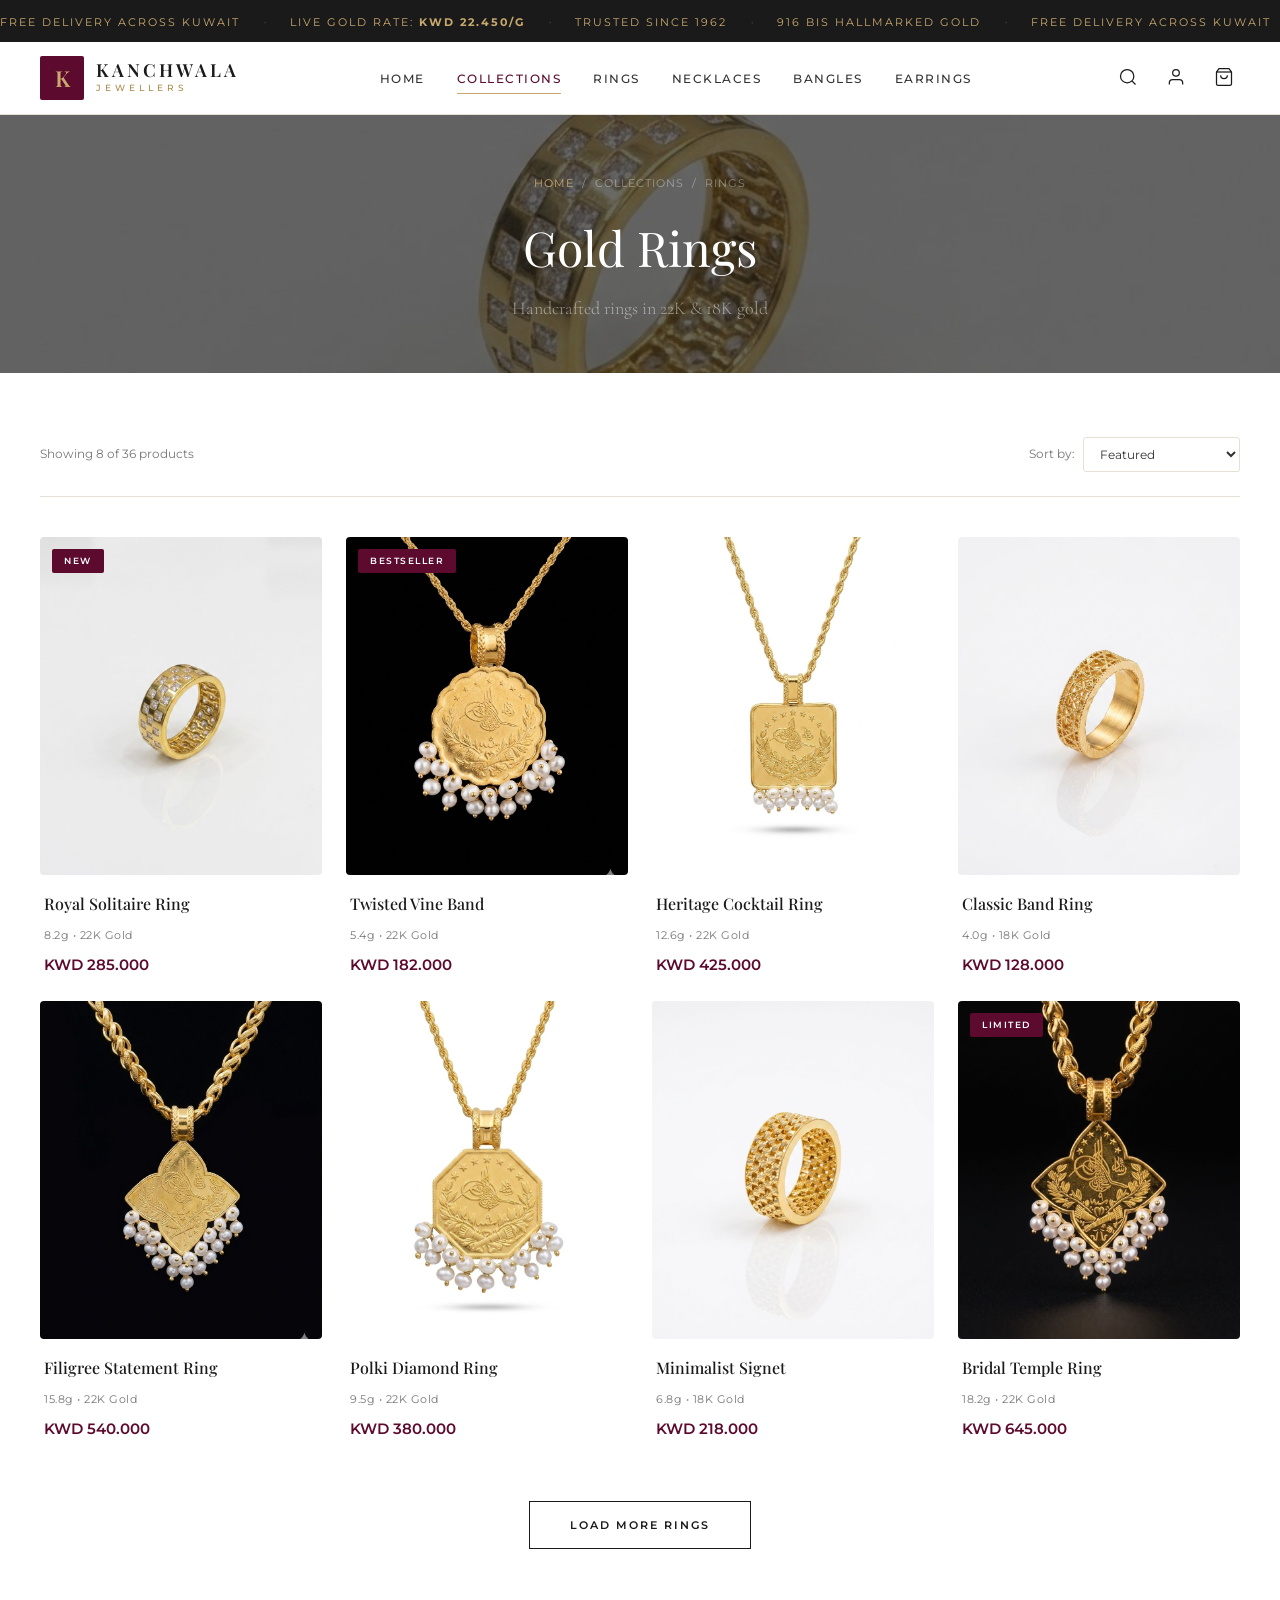
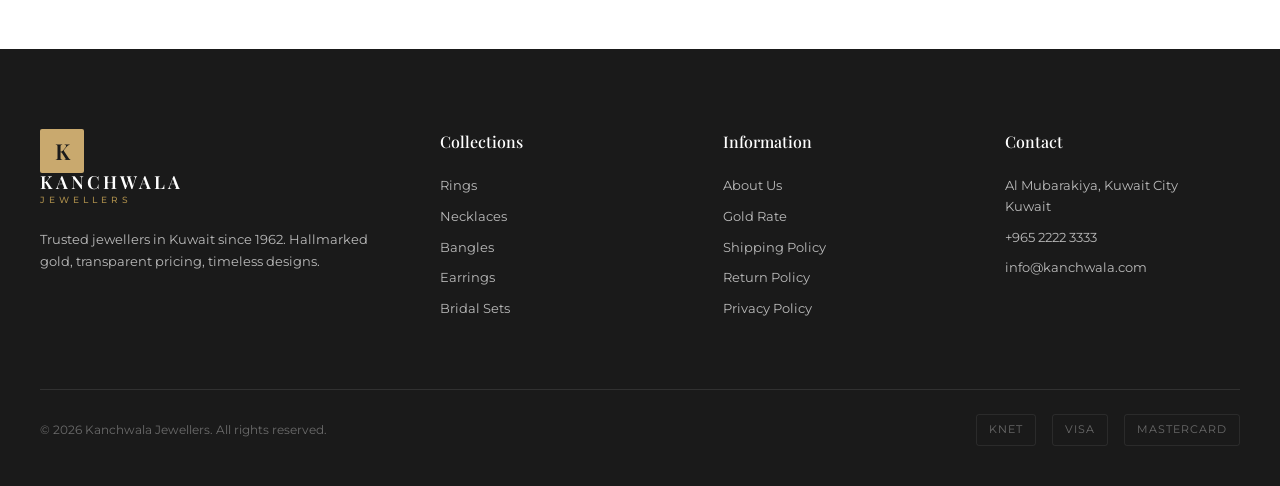
==== collection.html @ 2671627a "Initial commit: Kanchwala Jewellers luxury Shopify demo 3-page luxury jewellery website (home, colle" ====
<!DOCTYPE html>
<html lang="en" dir="ltr">
<head>
  <meta charset="UTF-8">
  <meta name="viewport" content="width=device-width, initial-scale=1.0">
  <title>Gold Rings Collection | Kanchwala Jewellers</title>
  <link rel="preconnect" href="https://fonts.googleapis.com">
  <link href="https://fonts.googleapis.com/css2?family=Playfair+Display:ital,wght@0,400;0,500;0,600;0,700;1,400&family=Cormorant+Garamond:wght@300;400;500;600&family=Montserrat:wght@300;400;500;600&display=swap" rel="stylesheet">
  <link rel="stylesheet" href="styles.css">
</head>
<body>

  <!-- Scrollable Announcement Bar -->
  <div class="announcement-bar">
    <div class="announcement-bar__track">
      <div class="announcement-bar__slide">Free Delivery Across Kuwait</div>
      <div class="announcement-bar__divider">&bull;</div>
      <div class="announcement-bar__slide">Live Gold Rate: <strong>KWD 22.450/g</strong></div>
      <div class="announcement-bar__divider">&bull;</div>
      <div class="announcement-bar__slide">Trusted Since 1962</div>
      <div class="announcement-bar__divider">&bull;</div>
      <div class="announcement-bar__slide">916 BIS Hallmarked Gold</div>
      <div class="announcement-bar__divider">&bull;</div>
      <div class="announcement-bar__slide">Free Delivery Across Kuwait</div>
      <div class="announcement-bar__divider">&bull;</div>
      <div class="announcement-bar__slide">Live Gold Rate: <strong>KWD 22.450/g</strong></div>
      <div class="announcement-bar__divider">&bull;</div>
      <div class="announcement-bar__slide">Trusted Since 1962</div>
      <div class="announcement-bar__divider">&bull;</div>
      <div class="announcement-bar__slide">916 BIS Hallmarked Gold</div>
    </div>
  </div>

  <!-- Header -->
  <header class="header">
    <div class="header__container">
      <button class="header__menu-toggle" aria-label="Menu" onclick="toggleMobileMenu()">
        <span></span><span></span><span></span>
      </button>
      <a href="index.html" class="header__logo">
        <div class="logo-mark">K</div>
        <div class="logo-text">
          <span class="logo-name">KANCHWALA</span>
          <span class="logo-tagline">JEWELLERS</span>
        </div>
      </a>
      <nav class="header__nav">
        <a href="index.html">Home</a>
        <a href="collection.html" class="active">Collections</a>
        <a href="product.html">Rings</a>
        <a href="#">Necklaces</a>
        <a href="#">Bangles</a>
        <a href="#">Earrings</a>
      </nav>
      <div class="header__actions">
        <button class="header__icon" aria-label="Search">
          <svg width="20" height="20" viewBox="0 0 24 24" fill="none" stroke="currentColor" stroke-width="1.5"><circle cx="11" cy="11" r="8"/><path d="m21 21-4.35-4.35"/></svg>
        </button>
        <button class="header__icon" aria-label="Account">
          <svg width="20" height="20" viewBox="0 0 24 24" fill="none" stroke="currentColor" stroke-width="1.5"><path d="M20 21v-2a4 4 0 0 0-4-4H8a4 4 0 0 0-4 4v2"/><circle cx="12" cy="7" r="4"/></svg>
        </button>
        <button class="header__icon header__cart-btn" aria-label="Cart" onclick="openCart()">
          <svg width="20" height="20" viewBox="0 0 24 24" fill="none" stroke="currentColor" stroke-width="1.5"><path d="M6 2 3 6v14a2 2 0 0 0 2 2h14a2 2 0 0 0 2-2V6l-3-4Z"/><path d="M3 6h18"/><path d="M16 10a4 4 0 0 1-8 0"/></svg>
          <span class="cart-count" id="cartCount">0</span>
        </button>
      </div>
    </div>
  </header>

  <!-- Mobile Menu -->
  <div class="mobile-menu" id="mobileMenu">
    <div class="mobile-menu__overlay" onclick="toggleMobileMenu()"></div>
    <div class="mobile-menu__panel">
      <button class="mobile-menu__close" onclick="toggleMobileMenu()">&times;</button>
      <nav class="mobile-menu__nav">
        <a href="index.html">Home</a>
        <a href="collection.html">Collections</a>
        <a href="product.html">Rings</a>
        <a href="#">Necklaces</a>
        <a href="#">Bangles</a>
        <a href="#">Earrings</a>
      </nav>
    </div>
  </div>

  <!-- Page Header with Background -->
  <div class="page-header">
    <div class="page-header__bg collection-bg--rings"></div>
    <div class="container">
      <div class="breadcrumb">
        <a href="index.html">Home</a> &nbsp;/&nbsp; Collections &nbsp;/&nbsp; Rings
      </div>
      <h1>Gold Rings</h1>
      <p>Handcrafted rings in 22K &amp; 18K gold</p>
    </div>
  </div>

  <!-- Collection Content -->
  <section class="section" style="padding-top: 40px;">
    <div class="container">
      <div class="collection-toolbar">
        <span class="collection-toolbar__count">Showing 8 of 36 products</span>
        <div class="collection-toolbar__sort">
          <span>Sort by:</span>
          <select>
            <option>Featured</option>
            <option>Price: Low to High</option>
            <option>Price: High to Low</option>
            <option>Gold Weight</option>
            <option>Newest</option>
          </select>
        </div>
      </div>

      <div class="products-grid">
        <a href="product.html" class="product-card">
          <div class="product-card__image product-card__image--gold-1">
            <div class="product-card__badge">New</div>
          </div>
          <div class="product-card__info">
            <h3>Royal Solitaire Ring</h3>
            <div class="product-card__meta"><span class="product-card__weight">8.2g &bull; 22K Gold</span></div>
            <div class="product-card__price">KWD 285.000</div>
          </div>
        </a>
        <a href="product.html" class="product-card">
          <div class="product-card__image product-card__image--gold-2">
            <div class="product-card__badge">Bestseller</div>
          </div>
          <div class="product-card__info">
            <h3>Twisted Vine Band</h3>
            <div class="product-card__meta"><span class="product-card__weight">5.4g &bull; 22K Gold</span></div>
            <div class="product-card__price">KWD 182.000</div>
          </div>
        </a>
        <a href="product.html" class="product-card">
          <div class="product-card__image product-card__image--gold-3"></div>
          <div class="product-card__info">
            <h3>Heritage Cocktail Ring</h3>
            <div class="product-card__meta"><span class="product-card__weight">12.6g &bull; 22K Gold</span></div>
            <div class="product-card__price">KWD 425.000</div>
          </div>
        </a>
        <a href="product.html" class="product-card">
          <div class="product-card__image product-card__image--gold-4"></div>
          <div class="product-card__info">
            <h3>Classic Band Ring</h3>
            <div class="product-card__meta"><span class="product-card__weight">4.0g &bull; 18K Gold</span></div>
            <div class="product-card__price">KWD 128.000</div>
          </div>
        </a>
        <a href="product.html" class="product-card">
          <div class="product-card__image product-card__image--gold-5"></div>
          <div class="product-card__info">
            <h3>Filigree Statement Ring</h3>
            <div class="product-card__meta"><span class="product-card__weight">15.8g &bull; 22K Gold</span></div>
            <div class="product-card__price">KWD 540.000</div>
          </div>
        </a>
        <a href="product.html" class="product-card">
          <div class="product-card__image product-card__image--gold-6"></div>
          <div class="product-card__info">
            <h3>Polki Diamond Ring</h3>
            <div class="product-card__meta"><span class="product-card__weight">9.5g &bull; 22K Gold</span></div>
            <div class="product-card__price">KWD 380.000</div>
          </div>
        </a>
        <a href="product.html" class="product-card">
          <div class="product-card__image product-card__image--gold-7"></div>
          <div class="product-card__info">
            <h3>Minimalist Signet</h3>
            <div class="product-card__meta"><span class="product-card__weight">6.8g &bull; 18K Gold</span></div>
            <div class="product-card__price">KWD 218.000</div>
          </div>
        </a>
        <a href="product.html" class="product-card">
          <div class="product-card__image product-card__image--gold-8">
            <div class="product-card__badge">Limited</div>
          </div>
          <div class="product-card__info">
            <h3>Bridal Temple Ring</h3>
            <div class="product-card__meta"><span class="product-card__weight">18.2g &bull; 22K Gold</span></div>
            <div class="product-card__price">KWD 645.000</div>
          </div>
        </a>
      </div>

      <div style="text-align: center; margin-top: 60px;">
        <button class="btn btn--outline">Load More Rings</button>
      </div>
    </div>
  </section>

  <!-- Footer -->
  <footer class="footer">
    <div class="container">
      <div class="footer__grid">
        <div class="footer__brand">
          <div class="footer__logo">
            <div class="logo-mark">K</div>
            <div class="logo-text">
              <span class="logo-name">KANCHWALA</span>
              <span class="logo-tagline">JEWELLERS</span>
            </div>
          </div>
          <p>Trusted jewellers in Kuwait since 1962. Hallmarked gold, transparent pricing, timeless designs.</p>
        </div>
        <div class="footer__links">
          <h4>Collections</h4>
          <a href="collection.html">Rings</a>
          <a href="#">Necklaces</a>
          <a href="#">Bangles</a>
          <a href="#">Earrings</a>
          <a href="#">Bridal Sets</a>
        </div>
        <div class="footer__links">
          <h4>Information</h4>
          <a href="#">About Us</a>
          <a href="#">Gold Rate</a>
          <a href="#">Shipping Policy</a>
          <a href="#">Return Policy</a>
          <a href="#">Privacy Policy</a>
        </div>
        <div class="footer__links">
          <h4>Contact</h4>
          <p>Al Mubarakiya, Kuwait City<br>Kuwait</p>
          <p>+965 2222 3333</p>
          <p>info@kanchwala.com</p>
        </div>
      </div>
      <div class="footer__bottom">
        <p>&copy; 2026 Kanchwala Jewellers. All rights reserved.</p>
        <div class="footer__payments">
          <span>KNET</span>
          <span>Visa</span>
          <span>Mastercard</span>
        </div>
      </div>
    </div>
  </footer>

  <!-- Cart Drawer -->
  <div class="cart-drawer" id="cartDrawer">
    <div class="cart-drawer__overlay" onclick="closeCart()"></div>
    <div class="cart-drawer__panel">
      <div class="cart-drawer__header">
        <h3>Shopping Bag</h3>
        <button onclick="closeCart()" class="cart-drawer__close">&times;</button>
      </div>
      <div class="cart-drawer__items" id="cartItems"></div>
      <div class="cart-drawer__footer" id="cartFooter" style="display:none;">
        <div class="cart-drawer__totals">
          <div class="cart-drawer__total-row">
            <span>Subtotal</span>
            <span id="cartSubtotal">KWD 0.000</span>
          </div>
          <div class="cart-drawer__total-row cart-drawer__total-row--grand">
            <span>Total</span>
            <span id="cartTotal">KWD 0.000</span>
          </div>
        </div>
        <div class="civil-id-section">
          <div class="civil-id-section__header">
            <svg width="16" height="16" viewBox="0 0 24 24" fill="none" stroke="currentColor" stroke-width="2"><path d="M12 22s8-4 8-10V5l-8-3-8 3v7c0 6 8 10 8 10z"/></svg>
            <span>Civil ID Required for Checkout</span>
          </div>
          <p class="civil-id-section__note">Kuwait law requires valid Civil ID for gold purchases.</p>
          <div class="civil-id-form">
            <div class="form-group">
              <label for="civilIdName">Full Name (as on Civil ID) *</label>
              <input type="text" id="civilIdName" placeholder="Enter full name" required>
            </div>
            <div class="form-group">
              <label for="civilIdNumber">Civil ID Number *</label>
              <input type="text" id="civilIdNumber" placeholder="e.g. 281234567890" maxlength="12" required>
            </div>
            <div class="form-group">
              <label for="civilIdPhone">Phone Number *</label>
              <input type="tel" id="civilIdPhone" placeholder="+965 XXXX XXXX" required>
            </div>
            <div class="form-group">
              <label>Civil ID Image (Front &amp; Back) *</label>
              <div class="civil-id-upload" id="civilIdUpload">
                <input type="file" id="civilIdFile" accept="image/*" multiple onchange="handleCivilIdUpload(this)">
                <div class="civil-id-upload__placeholder" id="civilIdPlaceholder">
                  <svg width="28" height="28" viewBox="0 0 24 24" fill="none" stroke="currentColor" stroke-width="1.5"><rect x="3" y="3" width="18" height="18" rx="2"/><circle cx="8.5" cy="8.5" r="1.5"/><path d="m21 15-5-5L5 21"/></svg>
                  <span>Tap to upload Civil ID images</span>
                  <small>Front &amp; back required &bull; JPG, PNG</small>
                </div>
                <div class="civil-id-upload__preview" id="civilIdPreview" style="display:none;"></div>
              </div>
            </div>
            <div class="form-group form-group--checkbox">
              <label class="checkbox-label">
                <input type="checkbox" id="civilIdConsent">
                <span class="checkbox-custom"></span>
                <span class="checkbox-text">I consent to share my Civil ID details with Kanchwala Jewellers for order verification purposes as required by Kuwait law. My data will be handled per the <a href="#" style="color:var(--color-gold-dark);text-decoration:underline;">Privacy Policy</a>.</span>
              </label>
            </div>
          </div>
        </div>
        <button class="btn btn--primary btn--full" id="checkoutBtn" onclick="handleCheckout()">Proceed to Checkout</button>
        <p class="cart-drawer__secure">
          <svg width="12" height="12" viewBox="0 0 24 24" fill="none" stroke="currentColor" stroke-width="2"><rect x="3" y="11" width="18" height="11" rx="2" ry="2"/><path d="M7 11V7a5 5 0 0 1 10 0v4"/></svg>
          Secure checkout &bull; SSL encrypted
        </p>
      </div>
      <div class="cart-drawer__empty" id="cartEmpty">
        <svg width="48" height="48" viewBox="0 0 24 24" fill="none" stroke="#C9A96E" stroke-width="1"><path d="M6 2 3 6v14a2 2 0 0 0 2 2h14a2 2 0 0 0 2-2V6l-3-4Z"/><path d="M3 6h18"/><path d="M16 10a4 4 0 0 1-8 0"/></svg>
        <p>Your bag is empty</p>
        <a href="collection.html" class="btn btn--outline btn--sm">Browse Collections</a>
      </div>
    </div>
  </div>

  <script src="cart.js"></script>
</body>
</html>
---- styles.css ----
/* ========================================
   KANCHWALA JEWELLERS — Luxury Theme
   Inspired by Shopify Strass Theme
   ======================================== */

:root {
  --color-burgundy: #5C0A2E;
  --color-burgundy-light: #8B1A3A;
  --color-gold: #C9A96E;
  --color-gold-light: #D4B87C;
  --color-gold-dark: #A88B4A;
  --color-ivory: #FAF6F0;
  --color-cream: #F5EDE0;
  --color-charcoal: #1A1A1A;
  --color-dark: #111111;
  --color-text: #333333;
  --color-text-light: #777777;
  --color-border: #E8E0D4;
  --color-white: #FFFFFF;

  --font-heading: 'Playfair Display', Georgia, serif;
  --font-accent: 'Cormorant Garamond', Georgia, serif;
  --font-body: 'Montserrat', -apple-system, sans-serif;

  --header-height: 72px;
  --container-width: 1280px;
  --section-spacing: 100px;

  --ease-luxury: cubic-bezier(0.25, 0.1, 0.25, 1);
}

*, *::before, *::after {
  margin: 0;
  padding: 0;
  box-sizing: border-box;
}

html {
  scroll-behavior: smooth;
  -webkit-font-smoothing: antialiased;
}

body {
  font-family: var(--font-body);
  font-size: 14px;
  color: var(--color-text);
  background: var(--color-white);
  line-height: 1.6;
  overflow-x: hidden;
}

a {
  color: inherit;
  text-decoration: none;
}

img {
  max-width: 100%;
  display: block;
}

.container {
  max-width: var(--container-width);
  margin: 0 auto;
  padding: 0 40px;
}

/* ========================================
   SCROLLING ANNOUNCEMENT BAR
   ======================================== */
.announcement-bar {
  background: var(--color-charcoal);
  color: var(--color-gold);
  overflow: hidden;
  white-space: nowrap;
  padding: 10px 0;
}

.announcement-bar__track {
  display: inline-flex;
  align-items: center;
  gap: 24px;
  animation: marquee 30s linear infinite;
  will-change: transform;
}

.announcement-bar__slide {
  font-size: 11px;
  letter-spacing: 2px;
  text-transform: uppercase;
  font-weight: 400;
  flex-shrink: 0;
}

.announcement-bar__divider {
  font-size: 8px;
  opacity: 0.4;
  flex-shrink: 0;
}

@keyframes marquee {
  0% { transform: translateX(0); }
  100% { transform: translateX(-50%); }
}

.announcement-bar:hover .announcement-bar__track {
  animation-play-state: paused;
}

/* ========================================
   HEADER
   ======================================== */
.header {
  position: sticky;
  top: 0;
  z-index: 100;
  background: var(--color-white);
  border-bottom: 1px solid var(--color-border);
  transition: box-shadow 0.3s var(--ease-luxury);
}

.header.scrolled {
  box-shadow: 0 2px 20px rgba(0,0,0,0.06);
}

.header__container {
  max-width: var(--container-width);
  margin: 0 auto;
  padding: 0 40px;
  display: flex;
  align-items: center;
  justify-content: space-between;
  height: var(--header-height);
}

.header__menu-toggle {
  display: none;
  background: none;
  border: none;
  cursor: pointer;
  padding: 8px;
  flex-direction: column;
  gap: 5px;
}

.header__menu-toggle span {
  display: block;
  width: 20px;
  height: 1.5px;
  background: var(--color-charcoal);
  transition: 0.3s;
}

.header__logo {
  display: flex;
  align-items: center;
  gap: 12px;
}

.logo-mark {
  width: 44px;
  height: 44px;
  background: var(--color-burgundy);
  color: var(--color-gold);
  display: flex;
  align-items: center;
  justify-content: center;
  font-family: var(--font-heading);
  font-size: 22px;
  font-weight: 600;
  border-radius: 2px;
}

.logo-text {
  display: flex;
  flex-direction: column;
}

.logo-name {
  font-family: var(--font-heading);
  font-size: 18px;
  font-weight: 600;
  letter-spacing: 3px;
  color: var(--color-charcoal);
  line-height: 1.1;
}

.logo-tagline {
  font-family: var(--font-body);
  font-size: 9px;
  letter-spacing: 4px;
  color: var(--color-gold-dark);
  text-transform: uppercase;
  font-weight: 500;
}

.header__nav {
  display: flex;
  gap: 32px;
}

.header__nav a {
  font-size: 12px;
  letter-spacing: 1.5px;
  text-transform: uppercase;
  font-weight: 500;
  color: var(--color-text);
  position: relative;
  padding: 4px 0;
  transition: color 0.3s;
}

.header__nav a::after {
  content: '';
  position: absolute;
  bottom: -2px;
  left: 0;
  width: 0;
  height: 1px;
  background: var(--color-gold);
  transition: width 0.4s var(--ease-luxury);
}

.header__nav a:hover,
.header__nav a.active {
  color: var(--color-burgundy);
}

.header__nav a:hover::after,
.header__nav a.active::after {
  width: 100%;
}

.header__actions {
  display: flex;
  align-items: center;
  gap: 16px;
}

.header__icon {
  background: none;
  border: none;
  cursor: pointer;
  color: var(--color-charcoal);
  padding: 6px;
  position: relative;
  transition: color 0.3s;
}

.header__icon:hover {
  color: var(--color-burgundy);
}

.cart-count {
  position: absolute;
  top: -2px;
  right: -4px;
  background: var(--color-burgundy);
  color: var(--color-white);
  font-size: 9px;
  font-weight: 600;
  width: 18px;
  height: 18px;
  border-radius: 50%;
  display: flex;
  align-items: center;
  justify-content: center;
}

/* ========================================
   MOBILE MENU
   ======================================== */
.mobile-menu {
  position: fixed;
  top: 0;
  left: 0;
  width: 100%;
  height: 100%;
  z-index: 200;
  visibility: hidden;
}

.mobile-menu.active {
  visibility: visible;
}

.mobile-menu__overlay {
  position: absolute;
  inset: 0;
  background: rgba(0,0,0,0.5);
  opacity: 0;
  transition: opacity 0.4s;
}

.mobile-menu.active .mobile-menu__overlay {
  opacity: 1;
}

.mobile-menu__panel {
  position: absolute;
  left: 0;
  top: 0;
  width: 320px;
  height: 100%;
  background: var(--color-white);
  transform: translateX(-100%);
  transition: transform 0.4s var(--ease-luxury);
  padding: 32px;
}

.mobile-menu.active .mobile-menu__panel {
  transform: translateX(0);
}

.mobile-menu__close {
  position: absolute;
  top: 20px;
  right: 20px;
  background: none;
  border: none;
  font-size: 28px;
  cursor: pointer;
  color: var(--color-text);
}

.mobile-menu__nav {
  display: flex;
  flex-direction: column;
  gap: 24px;
  margin-top: 60px;
}

.mobile-menu__nav a {
  font-family: var(--font-heading);
  font-size: 22px;
  color: var(--color-charcoal);
  transition: color 0.3s;
}

.mobile-menu__nav a:hover {
  color: var(--color-burgundy);
}

/* ========================================
   BUTTONS
   ======================================== */
.btn {
  display: inline-flex;
  align-items: center;
  justify-content: center;
  padding: 16px 40px;
  font-family: var(--font-body);
  font-size: 11px;
  font-weight: 600;
  letter-spacing: 2px;
  text-transform: uppercase;
  border: none;
  cursor: pointer;
  transition: all 0.4s var(--ease-luxury);
  text-decoration: none;
}

.btn--primary {
  background: var(--color-burgundy);
  color: var(--color-white);
}

.btn--primary:hover {
  background: var(--color-charcoal);
}

.btn--outline {
  background: transparent;
  color: var(--color-charcoal);
  border: 1px solid var(--color-charcoal);
}

.btn--outline:hover {
  background: var(--color-charcoal);
  color: var(--color-white);
}

.btn--sm {
  padding: 12px 28px;
  font-size: 10px;
}

.btn--full {
  width: 100%;
}

/* ========================================
   HERO SECTION
   ======================================== */
.hero {
  position: relative;
  height: 90vh;
  min-height: 600px;
  display: flex;
  align-items: center;
  justify-content: center;
  overflow: hidden;
}

.hero__bg {
  position: absolute;
  inset: 0;
  background: linear-gradient(135deg, #1A1A1A 0%, #5C0A2E 40%, #3A1A2E 70%, #1A1A1A 100%);
}

.hero__gradient {
  position: absolute;
  inset: 0;
  background: url('images/pendant-4-white.jpeg') center/cover;
  opacity: 0.3;
}

.hero__content {
  position: relative;
  z-index: 2;
  text-align: center;
  padding: 0 20px;
}

.hero__label {
  display: inline-block;
  font-size: 11px;
  letter-spacing: 4px;
  text-transform: uppercase;
  color: var(--color-gold);
  margin-bottom: 24px;
  font-weight: 500;
}

.hero__title {
  font-family: var(--font-heading);
  font-size: clamp(40px, 6vw, 72px);
  font-weight: 400;
  color: var(--color-white);
  line-height: 1.15;
  margin-bottom: 20px;
}

.hero__subtitle {
  font-family: var(--font-accent);
  font-size: clamp(16px, 2vw, 20px);
  color: rgba(255,255,255,0.7);
  font-weight: 300;
  max-width: 560px;
  margin: 0 auto 40px;
  line-height: 1.6;
}

.hero__actions {
  display: flex;
  gap: 16px;
  justify-content: center;
  flex-wrap: wrap;
}

.hero__actions .btn--outline {
  color: var(--color-white);
  border-color: rgba(255,255,255,0.4);
}

.hero__actions .btn--outline:hover {
  background: var(--color-white);
  color: var(--color-charcoal);
  border-color: var(--color-white);
}

.hero__scroll-indicator {
  position: absolute;
  bottom: 40px;
  left: 50%;
  transform: translateX(-50%);
  display: flex;
  flex-direction: column;
  align-items: center;
  gap: 8px;
  z-index: 2;
}

.hero__scroll-indicator span {
  font-size: 10px;
  letter-spacing: 2px;
  text-transform: uppercase;
  color: rgba(255,255,255,0.5);
}

.hero__scroll-line {
  width: 1px;
  height: 40px;
  background: linear-gradient(to bottom, var(--color-gold), transparent);
  animation: scrollPulse 2s ease-in-out infinite;
}

@keyframes scrollPulse {
  0%, 100% { opacity: 0.3; }
  50% { opacity: 1; }
}

/* ========================================
   TRUST BAR
   ======================================== */
.trust-bar {
  background: var(--color-ivory);
  padding: 32px 0;
  border-bottom: 1px solid var(--color-border);
}

.trust-bar__grid {
  display: grid;
  grid-template-columns: repeat(4, 1fr);
  gap: 24px;
}

.trust-item {
  display: flex;
  align-items: center;
  gap: 14px;
}

.trust-item__icon {
  color: var(--color-gold);
  flex-shrink: 0;
}

.trust-item strong {
  display: block;
  font-size: 13px;
  font-weight: 600;
  color: var(--color-charcoal);
}

.trust-item span {
  font-size: 11px;
  color: var(--color-text-light);
}

/* ========================================
   SECTIONS
   ======================================== */
.section {
  padding: var(--section-spacing) 0;
}

.section__header {
  text-align: center;
  margin-bottom: 60px;
}

.section__label {
  display: inline-block;
  font-size: 11px;
  letter-spacing: 3px;
  text-transform: uppercase;
  color: var(--color-gold);
  font-weight: 500;
  margin-bottom: 12px;
}

.section__title {
  font-family: var(--font-heading);
  font-size: clamp(28px, 4vw, 42px);
  font-weight: 400;
  color: var(--color-charcoal);
  margin-bottom: 12px;
}

.section__desc {
  font-family: var(--font-accent);
  font-size: 18px;
  color: var(--color-text-light);
  font-weight: 300;
}

/* ========================================
   COLLECTIONS GRID
   ======================================== */
.collections-grid {
  display: grid;
  grid-template-columns: repeat(4, 1fr);
  grid-template-rows: auto auto;
  gap: 16px;
}

.collection-card {
  position: relative;
  overflow: hidden;
  border-radius: 4px;
}

.collection-card--large {
  grid-column: 1 / 3;
  grid-row: 1 / 3;
}

.collection-card__image {
  position: relative;
  width: 100%;
  height: 100%;
  min-height: 280px;
  overflow: hidden;
}

.collection-card--large .collection-card__image {
  min-height: 580px;
}

/* Collection Background Gradients */
.collection-bg--bridal {
  background: url('images/pendant-1-black.jpeg') center/cover !important;
}
.collection-bg--rings {
  background: url('images/ring-1.jpeg') center/cover !important;
}
.collection-bg--necklaces {
  background: url('images/pendant-3-white.jpeg') center/cover !important;
}
.collection-bg--bangles {
  background: url('images/bangle-1.jpeg') center/cover !important;
}
.collection-bg--earrings {
  background: url('images/pendant-6-white.jpeg') center/cover !important;
}

.collection-card__overlay {
  position: absolute;
  inset: 0;
  background: linear-gradient(to top, rgba(0,0,0,0.75) 0%, rgba(0,0,0,0.1) 60%);
  z-index: 1;
}

.collection-card__content {
  position: absolute;
  bottom: 0;
  left: 0;
  right: 0;
  padding: 28px;
  color: var(--color-white);
  z-index: 2;
}

.collection-card__count {
  font-size: 10px;
  letter-spacing: 2px;
  text-transform: uppercase;
  opacity: 0.7;
  margin-bottom: 8px;
  display: block;
}

.collection-card__content h3 {
  font-family: var(--font-heading);
  font-size: 22px;
  font-weight: 500;
  margin-bottom: 4px;
}

.collection-card--large .collection-card__content h3 {
  font-size: 32px;
}

.collection-card__content p {
  font-size: 13px;
  opacity: 0.8;
  margin-bottom: 12px;
}

.collection-card__link {
  font-size: 11px;
  letter-spacing: 2px;
  text-transform: uppercase;
  color: var(--color-gold);
  transition: letter-spacing 0.3s;
}

.collection-card:hover .collection-card__link {
  letter-spacing: 4px;
}

/* ========================================
   PRODUCT CARD PLACEHOLDER IMAGES
   ======================================== */
.product-card__image--gold-1 {
  background: url('images/ring-1.jpeg') center/cover !important;
}
.product-card__image--gold-2 {
  background: url('images/pendant-1-black.jpeg') center/cover !important;
}
.product-card__image--gold-3 {
  background: url('images/pendant-3-white.jpeg') center/cover !important;
}
.product-card__image--gold-4 {
  background: url('images/ring-2.jpeg') center/cover !important;
}
.product-card__image--gold-5 {
  background: url('images/pendant-5-black.jpeg') center/cover !important;
}
.product-card__image--gold-6 {
  background: url('images/pendant-6-white.jpeg') center/cover !important;
}
.product-card__image--gold-7 {
  background: url('images/ring-3.jpeg') center/cover !important;
}
.product-card__image--gold-8 {
  background: url('images/pendant-2-black.jpeg') center/cover !important;
}

/* ========================================
   PRODUCTS GRID
   ======================================== */
.products-grid {
  display: grid;
  grid-template-columns: repeat(4, 1fr);
  gap: 24px;
}

.product-card {
  display: block;
  transition: transform 0.4s var(--ease-luxury);
}

.product-card:hover {
  transform: translateY(-4px);
}

.product-card__image {
  position: relative;
  padding-bottom: 120%;
  border-radius: 4px;
  overflow: hidden;
  margin-bottom: 16px;
}

.product-card__badge {
  position: absolute;
  top: 12px;
  left: 12px;
  background: var(--color-burgundy);
  color: var(--color-white);
  font-size: 9px;
  letter-spacing: 1.5px;
  text-transform: uppercase;
  padding: 5px 12px;
  border-radius: 2px;
  font-weight: 600;
  z-index: 2;
}

.product-card__info {
  padding: 0 4px;
}

.product-card__info h3 {
  font-family: var(--font-heading);
  font-size: 16px;
  font-weight: 500;
  color: var(--color-charcoal);
  margin-bottom: 6px;
}

.product-card__meta {
  margin-bottom: 8px;
}

.product-card__weight {
  font-size: 11px;
  color: var(--color-text-light);
  letter-spacing: 0.5px;
}

.product-card__price {
  font-size: 15px;
  font-weight: 600;
  color: var(--color-burgundy);
}

/* ========================================
   GOLD RATE SECTION
   ======================================== */
.gold-rate-section {
  padding: 60px 0;
  background: var(--color-ivory);
}

.gold-rate-card {
  display: flex;
  align-items: center;
  justify-content: space-between;
  background: var(--color-charcoal);
  padding: 48px 56px;
  border-radius: 4px;
  color: var(--color-white);
}

.gold-rate-card__label {
  font-size: 11px;
  letter-spacing: 3px;
  text-transform: uppercase;
  color: var(--color-gold);
  display: block;
  margin-bottom: 8px;
}

.gold-rate-card__price {
  font-family: var(--font-heading);
  font-size: 36px;
  font-weight: 500;
  margin-bottom: 4px;
}

.gold-rate-card__price small {
  font-size: 16px;
  opacity: 0.6;
  font-weight: 300;
}

.gold-rate-card__update {
  font-size: 11px;
  opacity: 0.5;
}

.gold-rate-card__right {
  text-align: right;
}

.gold-rate-card__right p {
  font-size: 14px;
  opacity: 0.8;
  margin-bottom: 16px;
  line-height: 1.6;
}

/* ========================================
   STORY SECTION
   ======================================== */
.story-grid {
  display: grid;
  grid-template-columns: 1fr 1fr;
  gap: 80px;
  align-items: center;
}

.story-image {
  height: 500px;
  border-radius: 4px;
  overflow: hidden;
}

.story-bg {
  background: url('images/pendant-7-black.jpeg') center/cover;
}

.story-content p {
  font-size: 15px;
  line-height: 1.8;
  color: var(--color-text);
  margin-bottom: 20px;
}

.story-content .btn {
  margin-top: 12px;
}

/* ========================================
   FOOTER
   ======================================== */
.footer {
  background: var(--color-charcoal);
  color: rgba(255,255,255,0.7);
  padding: 80px 0 40px;
}

.footer__grid {
  display: grid;
  grid-template-columns: 1.5fr 1fr 1fr 1fr;
  gap: 48px;
  margin-bottom: 60px;
}

.footer__logo {
  margin-bottom: 20px;
}

.footer__logo .logo-mark {
  background: var(--color-gold);
  color: var(--color-charcoal);
}

.footer__logo .logo-name {
  color: var(--color-white);
}

.footer__brand p {
  font-size: 13px;
  line-height: 1.7;
}

.footer__links h4 {
  color: var(--color-white);
  font-family: var(--font-heading);
  font-size: 16px;
  font-weight: 500;
  margin-bottom: 20px;
}

.footer__links a,
.footer__links p {
  display: block;
  font-size: 13px;
  margin-bottom: 10px;
  transition: color 0.3s;
  line-height: 1.6;
}

.footer__links a:hover {
  color: var(--color-gold);
}

.footer__bottom {
  border-top: 1px solid rgba(255,255,255,0.1);
  padding-top: 24px;
  display: flex;
  justify-content: space-between;
  align-items: center;
}

.footer__bottom p {
  font-size: 12px;
  opacity: 0.5;
}

.footer__payments {
  display: flex;
  gap: 16px;
}

.footer__payments span {
  font-size: 11px;
  letter-spacing: 1px;
  text-transform: uppercase;
  opacity: 0.5;
  padding: 6px 12px;
  border: 1px solid rgba(255,255,255,0.15);
  border-radius: 3px;
}

/* ========================================
   CART DRAWER
   ======================================== */
.cart-drawer {
  position: fixed;
  top: 0;
  right: 0;
  width: 100%;
  height: 100%;
  z-index: 300;
  visibility: hidden;
  pointer-events: none;
}

.cart-drawer.active {
  visibility: visible;
  pointer-events: auto;
}

.cart-drawer__overlay {
  position: absolute;
  inset: 0;
  background: rgba(0,0,0,0.5);
  opacity: 0;
  transition: opacity 0.4s;
}

.cart-drawer.active .cart-drawer__overlay {
  opacity: 1;
}

.cart-drawer__panel {
  position: absolute;
  top: 0;
  right: 0;
  width: 440px;
  max-width: 92vw;
  height: 100%;
  background: var(--color-white);
  transform: translateX(100%);
  transition: transform 0.4s var(--ease-luxury);
  display: flex;
  flex-direction: column;
}

.cart-drawer.active .cart-drawer__panel {
  transform: translateX(0);
}

.cart-drawer__header {
  display: flex;
  align-items: center;
  justify-content: space-between;
  padding: 24px 28px;
  border-bottom: 1px solid var(--color-border);
  flex-shrink: 0;
}

.cart-drawer__header h3 {
  font-family: var(--font-heading);
  font-size: 20px;
  font-weight: 500;
}

.cart-drawer__close {
  background: none;
  border: none;
  font-size: 28px;
  cursor: pointer;
  color: var(--color-text);
  padding: 4px;
  line-height: 1;
}

.cart-drawer__items {
  flex: 1;
  overflow-y: auto;
  padding: 20px 28px;
}

.cart-drawer__empty {
  flex: 1;
  display: flex;
  flex-direction: column;
  align-items: center;
  justify-content: center;
  gap: 16px;
  padding: 40px;
  text-align: center;
}

.cart-drawer__empty p {
  font-family: var(--font-accent);
  font-size: 18px;
  color: var(--color-text-light);
}

/* Cart Item */
.cart-item {
  display: flex;
  gap: 16px;
  padding: 20px 0;
  border-bottom: 1px solid var(--color-border);
}

.cart-item__image {
  width: 80px;
  height: 100px;
  border-radius: 3px;
  flex-shrink: 0;
  display: flex;
  align-items: center;
  justify-content: center;
}

.cart-item__details {
  flex: 1;
}

.cart-item__name {
  font-family: var(--font-heading);
  font-size: 15px;
  font-weight: 500;
  margin-bottom: 4px;
}

.cart-item__meta {
  font-size: 11px;
  color: var(--color-text-light);
  margin-bottom: 8px;
}

.cart-item__pricing {
  font-size: 11px;
  color: var(--color-text-light);
  line-height: 1.8;
}

.cart-item__pricing strong {
  color: var(--color-burgundy);
  font-size: 14px;
}

.cart-item__remove {
  background: none;
  border: none;
  font-size: 11px;
  color: var(--color-text-light);
  cursor: pointer;
  text-decoration: underline;
  margin-top: 8px;
  padding: 0;
  font-family: var(--font-body);
}

.cart-item__remove:hover {
  color: var(--color-burgundy);
}

/* Cart Footer */
.cart-drawer__footer {
  padding: 24px 28px;
  border-top: 1px solid var(--color-border);
  background: var(--color-ivory);
  overflow-y: auto;
  max-height: 75vh;
}

.cart-drawer__totals {
  margin-bottom: 24px;
}

.cart-drawer__total-row {
  display: flex;
  justify-content: space-between;
  font-size: 13px;
  margin-bottom: 8px;
}

.cart-drawer__total-row--grand {
  font-size: 16px;
  font-weight: 600;
  color: var(--color-charcoal);
  padding-top: 12px;
  border-top: 1px solid var(--color-border);
  margin-top: 8px;
}

/* Civil ID Section */
.civil-id-section {
  background: var(--color-white);
  border: 1px solid var(--color-border);
  border-radius: 4px;
  padding: 20px;
  margin-bottom: 20px;
}

.civil-id-section__header {
  display: flex;
  align-items: center;
  gap: 8px;
  font-size: 12px;
  font-weight: 600;
  letter-spacing: 0.5px;
  text-transform: uppercase;
  color: var(--color-burgundy);
  margin-bottom: 8px;
}

.civil-id-section__note {
  font-size: 11px;
  color: var(--color-text-light);
  margin-bottom: 16px;
  line-height: 1.5;
}

.civil-id-form {
  display: flex;
  flex-direction: column;
  gap: 12px;
}

.form-group label {
  display: block;
  font-size: 11px;
  font-weight: 600;
  letter-spacing: 0.5px;
  color: var(--color-text);
  margin-bottom: 6px;
  text-transform: uppercase;
}

.form-group input[type="text"],
.form-group input[type="tel"] {
  width: 100%;
  padding: 12px 14px;
  border: 1px solid var(--color-border);
  border-radius: 3px;
  font-family: var(--font-body);
  font-size: 13px;
  color: var(--color-charcoal);
  transition: border-color 0.3s;
  background: var(--color-white);
}

.form-group input:focus {
  outline: none;
  border-color: var(--color-gold);
}

.form-group input.error {
  border-color: #c0392b;
}

/* Civil ID Image Upload */
.civil-id-upload {
  position: relative;
  border: 2px dashed var(--color-border);
  border-radius: 4px;
  cursor: pointer;
  transition: border-color 0.3s;
  overflow: hidden;
}

.civil-id-upload:hover {
  border-color: var(--color-gold);
}

.civil-id-upload.error {
  border-color: #c0392b;
}

.civil-id-upload input[type="file"] {
  position: absolute;
  inset: 0;
  opacity: 0;
  cursor: pointer;
  z-index: 2;
  width: 100%;
  height: 100%;
}

.civil-id-upload__placeholder {
  display: flex;
  flex-direction: column;
  align-items: center;
  justify-content: center;
  padding: 24px 16px;
  gap: 8px;
  color: var(--color-text-light);
}

.civil-id-upload__placeholder span {
  font-size: 12px;
  font-weight: 500;
  text-transform: none;
}

.civil-id-upload__placeholder small {
  font-size: 10px;
  opacity: 0.6;
}

.civil-id-upload__preview {
  display: flex;
  gap: 8px;
  padding: 12px;
  flex-wrap: wrap;
}

.civil-id-upload__preview img {
  width: 80px;
  height: 56px;
  object-fit: cover;
  border-radius: 3px;
  border: 1px solid var(--color-border);
}

.civil-id-upload__preview .upload-change {
  display: flex;
  align-items: center;
  font-size: 10px;
  color: var(--color-gold-dark);
  text-decoration: underline;
  cursor: pointer;
}

/* Consent Checkbox */
.form-group--checkbox {
  margin-top: 4px;
}

.form-group--checkbox label.checkbox-label {
  text-transform: none;
  font-weight: 400;
}

.checkbox-label {
  display: flex;
  align-items: flex-start;
  gap: 10px;
  cursor: pointer;
  font-size: 11px;
  line-height: 1.5;
  color: var(--color-text);
}

.checkbox-label input[type="checkbox"] {
  display: none;
}

.checkbox-custom {
  width: 18px;
  height: 18px;
  min-width: 18px;
  border: 1.5px solid var(--color-border);
  border-radius: 3px;
  display: flex;
  align-items: center;
  justify-content: center;
  transition: all 0.2s;
  margin-top: 1px;
}

.checkbox-label input:checked + .checkbox-custom {
  background: var(--color-burgundy);
  border-color: var(--color-burgundy);
}

.checkbox-label input:checked + .checkbox-custom::after {
  content: '';
  width: 5px;
  height: 9px;
  border: solid white;
  border-width: 0 2px 2px 0;
  transform: rotate(45deg);
  margin-bottom: 2px;
}

.checkbox-custom.error {
  border-color: #c0392b;
}

.checkbox-text {
  flex: 1;
}

.cart-drawer__secure {
  text-align: center;
  font-size: 11px;
  color: var(--color-text-light);
  margin-top: 12px;
  display: flex;
  align-items: center;
  justify-content: center;
  gap: 6px;
}

/* ========================================
   COLLECTION PAGE
   ======================================== */
.page-header {
  background: var(--color-charcoal);
  padding: 60px 0 50px;
  text-align: center;
  position: relative;
  overflow: hidden;
}

.page-header__bg {
  position: absolute;
  inset: 0;
}

.page-header__bg {
  opacity: 0.35;
}

.page-header .container {
  position: relative;
  z-index: 2;
}

.page-header .breadcrumb {
  font-size: 11px;
  letter-spacing: 1px;
  text-transform: uppercase;
  color: rgba(255,255,255,0.4);
  margin-bottom: 16px;
}

.page-header .breadcrumb a {
  color: var(--color-gold);
  transition: opacity 0.3s;
}

.page-header h1 {
  font-family: var(--font-heading);
  font-size: clamp(32px, 4vw, 48px);
  font-weight: 400;
  color: var(--color-white);
  margin-bottom: 8px;
}

.page-header p {
  font-family: var(--font-accent);
  font-size: 18px;
  color: rgba(255,255,255,0.5);
  font-weight: 300;
}

.collection-toolbar {
  display: flex;
  justify-content: space-between;
  align-items: center;
  padding: 24px 0;
  border-bottom: 1px solid var(--color-border);
  margin-bottom: 40px;
}

.collection-toolbar__count {
  font-size: 12px;
  color: var(--color-text-light);
}

.collection-toolbar__sort {
  display: flex;
  align-items: center;
  gap: 8px;
  font-size: 12px;
  color: var(--color-text-light);
}

.collection-toolbar__sort select {
  padding: 8px 12px;
  border: 1px solid var(--color-border);
  border-radius: 3px;
  font-family: var(--font-body);
  font-size: 12px;
  color: var(--color-text);
  background: var(--color-white);
  cursor: pointer;
}

/* ========================================
   PRODUCT PAGE
   ======================================== */
.product-page {
  padding: 40px 0 80px;
}

.product-layout {
  display: grid;
  grid-template-columns: 1fr 1fr;
  gap: 60px;
  align-items: start;
}

.product-gallery {
  position: sticky;
  top: calc(var(--header-height) + 40px);
}

.product-gallery__main {
  width: 100%;
  padding-bottom: 120%;
  border-radius: 4px;
  position: relative;
  margin-bottom: 12px;
  overflow: hidden;
  transition: background 0.5s var(--ease-luxury);
}

.product-gallery__main--hero {
  background: url('images/ring-1.jpeg') center/cover;
}

.product-gallery__jewel-icon {
  position: absolute;
  inset: 0;
  display: flex;
  align-items: center;
  justify-content: center;
  opacity: 0.5;
}

.product-gallery__thumbs {
  display: flex;
  gap: 8px;
}

.product-gallery__thumb {
  width: 80px;
  height: 80px;
  border-radius: 3px;
  border: 2px solid transparent;
  cursor: pointer;
  transition: border-color 0.3s;
  overflow: hidden;
}

.product-gallery__thumb img {
  width: 100%;
  height: 100%;
  object-fit: cover;
}

.product-gallery__thumb.active,
.product-gallery__thumb:hover {
  border-color: var(--color-gold);
}

.product-info {
  padding-top: 10px;
}

.product-info__brand {
  font-size: 11px;
  letter-spacing: 2px;
  text-transform: uppercase;
  color: var(--color-gold);
  font-weight: 500;
  margin-bottom: 8px;
}

.product-info__title {
  font-family: var(--font-heading);
  font-size: 32px;
  font-weight: 500;
  color: var(--color-charcoal);
  margin-bottom: 8px;
  line-height: 1.2;
}

.product-info__sku {
  font-size: 11px;
  color: var(--color-text-light);
  margin-bottom: 16px;
}

.product-info__price-main {
  font-family: var(--font-heading);
  font-size: 32px;
  color: var(--color-burgundy);
  font-weight: 600;
  margin-bottom: 20px;
}

/* Collapsible Pricing Breakdown */
.pricing-breakdown {
  background: var(--color-ivory);
  border: 1px solid var(--color-border);
  border-radius: 4px;
  margin-bottom: 28px;
  overflow: hidden;
}

.pricing-breakdown__toggle {
  display: flex;
  align-items: center;
  justify-content: space-between;
  width: 100%;
  padding: 18px 24px;
  background: none;
  border: none;
  cursor: pointer;
  font-family: var(--font-body);
  transition: background 0.2s;
}

.pricing-breakdown__toggle:hover {
  background: rgba(201,169,110,0.08);
}

.pricing-breakdown__toggle-left {
  display: flex;
  align-items: center;
  gap: 8px;
  font-size: 11px;
  letter-spacing: 1.5px;
  text-transform: uppercase;
  color: var(--color-gold-dark);
  font-weight: 600;
}

.pricing-breakdown__toggle-arrow {
  width: 20px;
  height: 20px;
  display: flex;
  align-items: center;
  justify-content: center;
  color: var(--color-gold-dark);
  transition: transform 0.3s var(--ease-luxury);
}

.pricing-breakdown.open .pricing-breakdown__toggle-arrow {
  transform: rotate(180deg);
}

.pricing-breakdown__body {
  max-height: 0;
  overflow: hidden;
  transition: max-height 0.4s var(--ease-luxury);
}

.pricing-breakdown.open .pricing-breakdown__body {
  max-height: 500px;
}

.pricing-breakdown__inner {
  padding: 0 24px 24px;
}

.pricing-breakdown__row {
  display: flex;
  justify-content: space-between;
  align-items: center;
  padding: 10px 0;
  font-size: 13px;
}

.pricing-breakdown__row:not(:last-child) {
  border-bottom: 1px solid var(--color-border);
}

.pricing-breakdown__label {
  color: var(--color-text);
}

.pricing-breakdown__label small {
  display: block;
  font-size: 11px;
  color: var(--color-text-light);
  font-weight: 400;
  margin-top: 2px;
}

.pricing-breakdown__value {
  font-weight: 600;
  color: var(--color-charcoal);
  text-align: right;
}

.pricing-breakdown__total {
  display: flex;
  justify-content: space-between;
  align-items: center;
  padding-top: 16px;
  margin-top: 8px;
  border-top: 2px solid var(--color-gold);
}

.pricing-breakdown__total-label {
  font-family: var(--font-heading);
  font-size: 14px;
  color: var(--color-charcoal);
}

.pricing-breakdown__total-value {
  font-family: var(--font-heading);
  font-size: 22px;
  color: var(--color-burgundy);
  font-weight: 600;
}

.pricing-breakdown__rate-note {
  font-size: 10px;
  color: var(--color-text-light);
  margin-top: 12px;
  text-align: center;
  font-style: italic;
}

/* Product Options */
.product-options {
  margin-bottom: 24px;
}

.product-option {
  margin-bottom: 20px;
}

.product-option__label {
  font-size: 11px;
  font-weight: 600;
  letter-spacing: 1px;
  text-transform: uppercase;
  color: var(--color-text);
  margin-bottom: 10px;
}

.size-selector {
  display: flex;
  gap: 8px;
  flex-wrap: wrap;
}

.size-btn {
  width: 44px;
  height: 44px;
  display: flex;
  align-items: center;
  justify-content: center;
  border: 1px solid var(--color-border);
  background: var(--color-white);
  font-size: 13px;
  font-family: var(--font-body);
  cursor: pointer;
  border-radius: 3px;
  transition: all 0.3s;
}

.size-btn:hover {
  border-color: var(--color-gold);
}

.size-btn.active {
  border-color: var(--color-burgundy);
  background: var(--color-burgundy);
  color: var(--color-white);
}

/* Add to Cart */
.product-actions {
  display: flex;
  gap: 12px;
  margin-bottom: 28px;
}

.quantity-selector {
  display: flex;
  align-items: center;
  border: 1px solid var(--color-border);
  border-radius: 3px;
}

.quantity-selector button {
  width: 44px;
  height: 52px;
  background: none;
  border: none;
  font-size: 18px;
  cursor: pointer;
  color: var(--color-text);
  transition: background 0.3s;
  font-family: var(--font-body);
}

.quantity-selector button:hover {
  background: var(--color-ivory);
}

.quantity-selector input {
  width: 44px;
  height: 52px;
  text-align: center;
  border: none;
  border-left: 1px solid var(--color-border);
  border-right: 1px solid var(--color-border);
  font-family: var(--font-body);
  font-size: 14px;
  color: var(--color-charcoal);
}

.quantity-selector input:focus {
  outline: none;
}

.btn--add-to-cart {
  flex: 1;
  background: var(--color-burgundy);
  color: var(--color-white);
  display: flex;
  align-items: center;
  justify-content: center;
  gap: 10px;
  font-size: 12px;
  font-weight: 600;
  letter-spacing: 2px;
  text-transform: uppercase;
  border: none;
  cursor: pointer;
  border-radius: 3px;
  transition: all 0.4s var(--ease-luxury);
  font-family: var(--font-body);
  padding: 16px 32px;
}

.btn--add-to-cart:hover {
  background: var(--color-charcoal);
}

/* Product Description */
.product-description {
  padding-top: 28px;
  border-top: 1px solid var(--color-border);
}

.product-description__title {
  font-family: var(--font-heading);
  font-size: 18px;
  font-weight: 500;
  margin-bottom: 16px;
  color: var(--color-charcoal);
}

.product-description p {
  font-size: 14px;
  line-height: 1.8;
  color: var(--color-text);
  margin-bottom: 16px;
}

.product-features {
  list-style: none;
  margin-top: 20px;
}

.product-features li {
  font-size: 13px;
  padding: 8px 0;
  border-bottom: 1px solid var(--color-border);
  display: flex;
  justify-content: space-between;
}

.product-features li strong {
  color: var(--color-charcoal);
}

/* ========================================
   HORIZONTAL CAROUSEL — You May Also Like
   ======================================== */
.carousel-section {
  overflow: hidden;
}

.carousel-wrapper {
  position: relative;
}

.carousel-track {
  display: flex;
  gap: 24px;
  overflow-x: auto;
  scroll-snap-type: x mandatory;
  scroll-behavior: smooth;
  -webkit-overflow-scrolling: touch;
  padding: 4px 0 20px;
  scrollbar-width: none;
}

.carousel-track::-webkit-scrollbar {
  display: none;
}

.carousel-track .product-card {
  min-width: 260px;
  max-width: 280px;
  flex-shrink: 0;
  scroll-snap-align: start;
}

.carousel-controls {
  display: flex;
  justify-content: center;
  gap: 12px;
  margin-top: 24px;
}

.carousel-btn {
  width: 44px;
  height: 44px;
  border-radius: 50%;
  border: 1px solid var(--color-border);
  background: var(--color-white);
  display: flex;
  align-items: center;
  justify-content: center;
  cursor: pointer;
  transition: all 0.3s;
  color: var(--color-charcoal);
}

.carousel-btn:hover {
  background: var(--color-charcoal);
  color: var(--color-white);
  border-color: var(--color-charcoal);
}

/* ========================================
   RESPONSIVE
   ======================================== */
@media (max-width: 1024px) {
  .container {
    padding: 0 24px;
  }

  .header__nav {
    display: none;
  }

  .header__menu-toggle {
    display: flex;
  }

  .collections-grid {
    grid-template-columns: 1fr 1fr;
  }

  .collection-card--large {
    grid-column: 1 / 3;
    grid-row: auto;
  }

  .collection-card--large .collection-card__image {
    min-height: 360px;
  }

  .products-grid {
    grid-template-columns: repeat(2, 1fr);
  }

  .product-layout {
    grid-template-columns: 1fr;
    gap: 40px;
  }

  .product-gallery {
    position: static;
  }

  .gold-rate-card {
    flex-direction: column;
    text-align: center;
    gap: 24px;
  }

  .gold-rate-card__right {
    text-align: center;
  }

  .story-grid {
    grid-template-columns: 1fr;
    gap: 40px;
  }

  .story-image {
    height: 350px;
  }

  .footer__grid {
    grid-template-columns: 1fr 1fr;
    gap: 32px;
  }
}

@media (max-width: 768px) {
  :root {
    --section-spacing: 60px;
    --header-height: 60px;
  }

  .header__container {
    padding: 0 16px;
  }

  .trust-bar__grid {
    grid-template-columns: 1fr 1fr;
    gap: 16px;
  }

  .collections-grid {
    grid-template-columns: 1fr;
  }

  .collection-card--large {
    grid-column: auto;
  }

  .collection-card--large .collection-card__image {
    min-height: 300px;
  }

  .collection-card__image {
    min-height: 240px;
  }

  .products-grid {
    grid-template-columns: repeat(2, 1fr);
    gap: 16px;
  }

  .hero {
    height: 80vh;
  }

  .hero__actions {
    flex-direction: column;
    align-items: center;
  }

  .footer__grid {
    grid-template-columns: 1fr;
    gap: 24px;
  }

  .footer__bottom {
    flex-direction: column;
    gap: 16px;
    text-align: center;
  }

  .carousel-track .product-card {
    min-width: 200px;
    max-width: 220px;
  }
}

@media (max-width: 480px) {
  .header__container {
    padding: 0 12px;
  }

  .logo-name {
    font-size: 14px;
    letter-spacing: 2px;
  }

  .logo-tagline {
    font-size: 8px;
    letter-spacing: 3px;
  }

  .logo-mark {
    width: 36px;
    height: 36px;
    font-size: 18px;
  }

  .trust-bar__grid {
    grid-template-columns: 1fr;
  }

  .products-grid {
    grid-template-columns: 1fr 1fr;
    gap: 12px;
  }

  .product-card__info h3 {
    font-size: 13px;
  }

  .product-card__price {
    font-size: 13px;
  }

  .pricing-breakdown__inner {
    padding: 0 16px 16px;
  }

  .cart-drawer__panel {
    width: 100%;
    max-width: 100vw;
  }

  .cart-drawer__items,
  .cart-drawer__footer {
    padding-left: 16px;
    padding-right: 16px;
  }

  .carousel-track .product-card {
    min-width: 160px;
    max-width: 180px;
  }
}
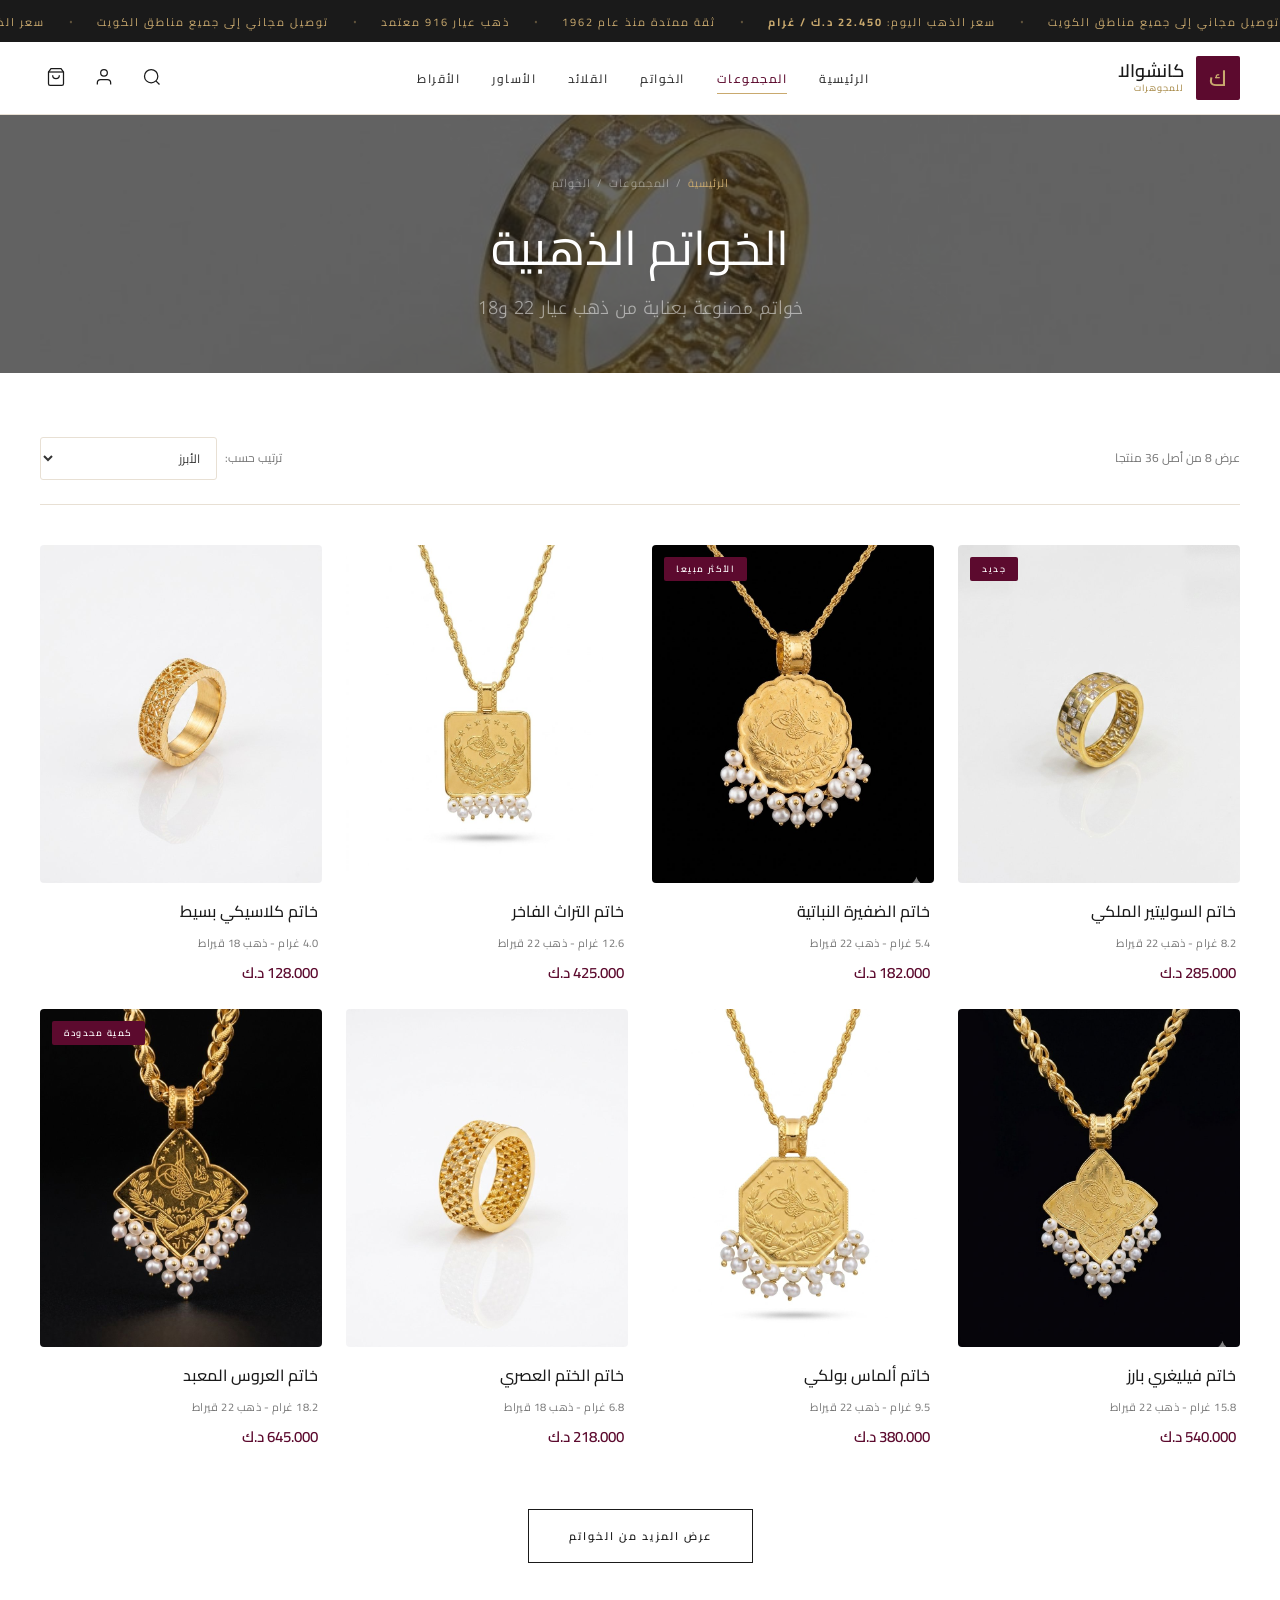
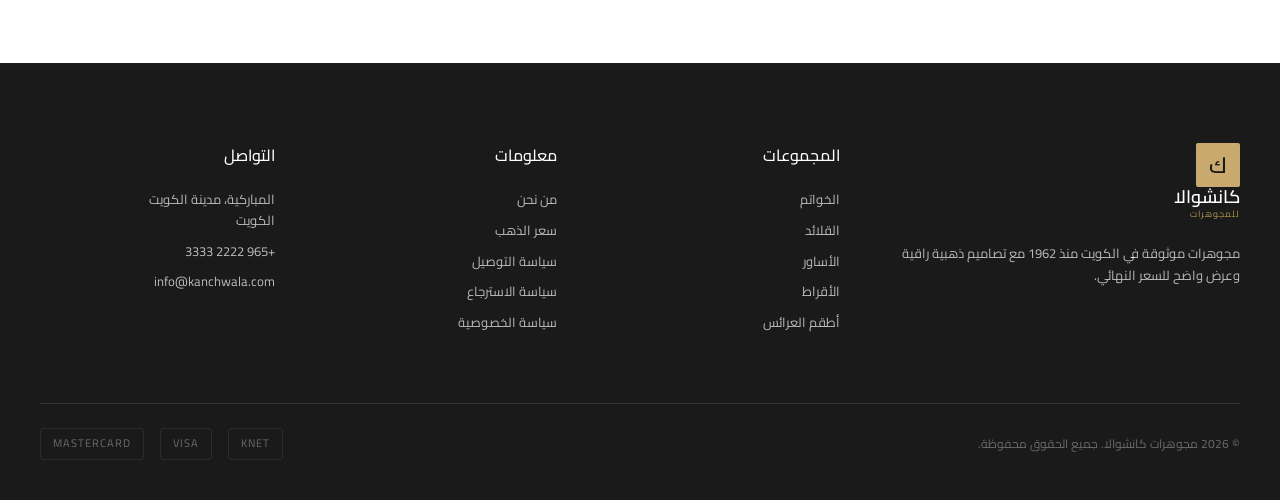
==== commit 53529e45: "Translate storefront to Kuwaiti Arabic and RTL" ====
--- a/collection.html
+++ b/collection.html
@@ -1,65 +1,64 @@
 <!DOCTYPE html>
-<html lang="en" dir="ltr">
+<html lang="ar" dir="rtl">
 <head>
   <meta charset="UTF-8">
   <meta name="viewport" content="width=device-width, initial-scale=1.0">
-  <title>Gold Rings Collection | Kanchwala Jewellers</title>
+  <title>مجموعة الخواتم الذهبية | مجوهرات كانشوالا</title>
   <link rel="preconnect" href="https://fonts.googleapis.com">
-  <link href="https://fonts.googleapis.com/css2?family=Playfair+Display:ital,wght@0,400;0,500;0,600;0,700;1,400&family=Cormorant+Garamond:wght@300;400;500;600&family=Montserrat:wght@300;400;500;600&display=swap" rel="stylesheet">
+  <link rel="preconnect" href="https://fonts.gstatic.com" crossorigin>
+  <link href="https://fonts.googleapis.com/css2?family=Cairo:wght@400;500;600;700;800&family=Noto+Kufi+Arabic:wght@400;500;700&display=swap" rel="stylesheet">
   <link rel="stylesheet" href="styles.css">
 </head>
 <body>
 
-  <!-- Scrollable Announcement Bar -->
   <div class="announcement-bar">
     <div class="announcement-bar__track">
-      <div class="announcement-bar__slide">Free Delivery Across Kuwait</div>
-      <div class="announcement-bar__divider">&bull;</div>
-      <div class="announcement-bar__slide">Live Gold Rate: <strong>KWD 22.450/g</strong></div>
-      <div class="announcement-bar__divider">&bull;</div>
-      <div class="announcement-bar__slide">Trusted Since 1962</div>
-      <div class="announcement-bar__divider">&bull;</div>
-      <div class="announcement-bar__slide">916 BIS Hallmarked Gold</div>
-      <div class="announcement-bar__divider">&bull;</div>
-      <div class="announcement-bar__slide">Free Delivery Across Kuwait</div>
-      <div class="announcement-bar__divider">&bull;</div>
-      <div class="announcement-bar__slide">Live Gold Rate: <strong>KWD 22.450/g</strong></div>
-      <div class="announcement-bar__divider">&bull;</div>
-      <div class="announcement-bar__slide">Trusted Since 1962</div>
-      <div class="announcement-bar__divider">&bull;</div>
-      <div class="announcement-bar__slide">916 BIS Hallmarked Gold</div>
+      <div class="announcement-bar__slide">توصيل مجاني إلى جميع مناطق الكويت</div>
+      <div class="announcement-bar__divider">&bull;</div>
+      <div class="announcement-bar__slide">سعر الذهب اليوم: <strong>22.450 د.ك / غرام</strong></div>
+      <div class="announcement-bar__divider">&bull;</div>
+      <div class="announcement-bar__slide">ثقة ممتدة منذ عام 1962</div>
+      <div class="announcement-bar__divider">&bull;</div>
+      <div class="announcement-bar__slide">ذهب عيار 916 معتمد</div>
+      <div class="announcement-bar__divider">&bull;</div>
+      <div class="announcement-bar__slide">توصيل مجاني إلى جميع مناطق الكويت</div>
+      <div class="announcement-bar__divider">&bull;</div>
+      <div class="announcement-bar__slide">سعر الذهب اليوم: <strong>22.450 د.ك / غرام</strong></div>
+      <div class="announcement-bar__divider">&bull;</div>
+      <div class="announcement-bar__slide">ثقة ممتدة منذ عام 1962</div>
+      <div class="announcement-bar__divider">&bull;</div>
+      <div class="announcement-bar__slide">ذهب عيار 916 معتمد</div>
     </div>
   </div>
 
-  <!-- Header -->
   <header class="header">
     <div class="header__container">
-      <button class="header__menu-toggle" aria-label="Menu" onclick="toggleMobileMenu()">
+      <button class="header__menu-toggle" aria-label="القائمة" onclick="toggleMobileMenu()">
         <span></span><span></span><span></span>
       </button>
       <a href="index.html" class="header__logo">
-        <div class="logo-mark">K</div>
+        <div class="logo-mark">ك</div>
         <div class="logo-text">
-          <span class="logo-name">KANCHWALA</span>
-          <span class="logo-tagline">JEWELLERS</span>
+          <span class="logo-name">كانشوالا</span>
+          <span class="logo-tagline">للمجوهرات</span>
         </div>
       </a>
       <nav class="header__nav">
-        <a href="index.html">Home</a>
-        <a href="collection.html" class="active">Collections</a>
-        <a href="product.html">Rings</a>
-        <a href="#">Necklaces</a>
-        <a href="#">Bangles</a>
-        <a href="#">Earrings</a>
+        <a href="index.html">الرئيسية</a>
+        <a href="collection.html" class="active">المجموعات</a>
+        <a href="product.html">الخواتم</a>
+        <a href="#">القلائد</a>
+        <a href="#">الأساور</a>
+        <a href="#">الأقراط</a>
       </nav>
       <div class="header__actions">
-        <button class="header__icon" aria-label="Search">
+        <button class="header__icon" aria-label="بحث">
           <svg width="20" height="20" viewBox="0 0 24 24" fill="none" stroke="currentColor" stroke-width="1.5"><circle cx="11" cy="11" r="8"/><path d="m21 21-4.35-4.35"/></svg>
         </button>
-        <button class="header__icon" aria-label="Account">
+        <button class="header__icon" aria-label="الحساب">
           <svg width="20" height="20" viewBox="0 0 24 24" fill="none" stroke="currentColor" stroke-width="1.5"><path d="M20 21v-2a4 4 0 0 0-4-4H8a4 4 0 0 0-4 4v2"/><circle cx="12" cy="7" r="4"/></svg>
         </button>
-        <button class="header__icon header__cart-btn" aria-label="Cart" onclick="openCart()">
+        <button class="header__icon header__cart-btn" aria-label="السلة" onclick="openCart()">
           <svg width="20" height="20" viewBox="0 0 24 24" fill="none" stroke="currentColor" stroke-width="1.5"><path d="M6 2 3 6v14a2 2 0 0 0 2 2h14a2 2 0 0 0 2-2V6l-3-4Z"/><path d="M3 6h18"/><path d="M16 10a4 4 0 0 1-8 0"/></svg>
           <span class="cart-count" id="cartCount">0</span>
         </button>
@@ -67,47 +66,44 @@
     </div>
   </header>
 
-  <!-- Mobile Menu -->
   <div class="mobile-menu" id="mobileMenu">
     <div class="mobile-menu__overlay" onclick="toggleMobileMenu()"></div>
     <div class="mobile-menu__panel">
-      <button class="mobile-menu__close" onclick="toggleMobileMenu()">&times;</button>
+      <button class="mobile-menu__close" aria-label="إغلاق" onclick="toggleMobileMenu()">&times;</button>
       <nav class="mobile-menu__nav">
-        <a href="index.html">Home</a>
-        <a href="collection.html">Collections</a>
-        <a href="product.html">Rings</a>
-        <a href="#">Necklaces</a>
-        <a href="#">Bangles</a>
-        <a href="#">Earrings</a>
+        <a href="index.html">الرئيسية</a>
+        <a href="collection.html">المجموعات</a>
+        <a href="product.html">الخواتم</a>
+        <a href="#">القلائد</a>
+        <a href="#">الأساور</a>
+        <a href="#">الأقراط</a>
       </nav>
     </div>
   </div>
 
-  <!-- Page Header with Background -->
   <div class="page-header">
     <div class="page-header__bg collection-bg--rings"></div>
     <div class="container">
       <div class="breadcrumb">
-        <a href="index.html">Home</a> &nbsp;/&nbsp; Collections &nbsp;/&nbsp; Rings
-      </div>
-      <h1>Gold Rings</h1>
-      <p>Handcrafted rings in 22K &amp; 18K gold</p>
+        <a href="index.html">الرئيسية</a> &nbsp;/&nbsp; المجموعات &nbsp;/&nbsp; الخواتم
+      </div>
+      <h1>الخواتم الذهبية</h1>
+      <p>خواتم مصنوعة بعناية من ذهب عيار 22 و18</p>
     </div>
   </div>
 
-  <!-- Collection Content -->
   <section class="section" style="padding-top: 40px;">
     <div class="container">
       <div class="collection-toolbar">
-        <span class="collection-toolbar__count">Showing 8 of 36 products</span>
+        <span class="collection-toolbar__count">عرض 8 من أصل 36 منتجا</span>
         <div class="collection-toolbar__sort">
-          <span>Sort by:</span>
+          <span>ترتيب حسب:</span>
           <select>
-            <option>Featured</option>
-            <option>Price: Low to High</option>
-            <option>Price: High to Low</option>
-            <option>Gold Weight</option>
-            <option>Newest</option>
+            <option>الأبرز</option>
+            <option>السعر: من الأقل إلى الأعلى</option>
+            <option>السعر: من الأعلى إلى الأقل</option>
+            <option>وزن الذهب</option>
+            <option>الأحدث</option>
           </select>
         </div>
       </div>
@@ -115,121 +111,120 @@
       <div class="products-grid">
         <a href="product.html" class="product-card">
           <div class="product-card__image product-card__image--gold-1">
-            <div class="product-card__badge">New</div>
-          </div>
-          <div class="product-card__info">
-            <h3>Royal Solitaire Ring</h3>
-            <div class="product-card__meta"><span class="product-card__weight">8.2g &bull; 22K Gold</span></div>
-            <div class="product-card__price">KWD 285.000</div>
+            <div class="product-card__badge">جديد</div>
+          </div>
+          <div class="product-card__info">
+            <h3>خاتم السوليتير الملكي</h3>
+            <div class="product-card__meta"><span class="product-card__weight">8.2 غرام - ذهب 22 قيراط</span></div>
+            <div class="product-card__price">285.000 د.ك</div>
           </div>
         </a>
         <a href="product.html" class="product-card">
           <div class="product-card__image product-card__image--gold-2">
-            <div class="product-card__badge">Bestseller</div>
-          </div>
-          <div class="product-card__info">
-            <h3>Twisted Vine Band</h3>
-            <div class="product-card__meta"><span class="product-card__weight">5.4g &bull; 22K Gold</span></div>
-            <div class="product-card__price">KWD 182.000</div>
+            <div class="product-card__badge">الأكثر مبيعا</div>
+          </div>
+          <div class="product-card__info">
+            <h3>خاتم الضفيرة النباتية</h3>
+            <div class="product-card__meta"><span class="product-card__weight">5.4 غرام - ذهب 22 قيراط</span></div>
+            <div class="product-card__price">182.000 د.ك</div>
           </div>
         </a>
         <a href="product.html" class="product-card">
           <div class="product-card__image product-card__image--gold-3"></div>
           <div class="product-card__info">
-            <h3>Heritage Cocktail Ring</h3>
-            <div class="product-card__meta"><span class="product-card__weight">12.6g &bull; 22K Gold</span></div>
-            <div class="product-card__price">KWD 425.000</div>
+            <h3>خاتم التراث الفاخر</h3>
+            <div class="product-card__meta"><span class="product-card__weight">12.6 غرام - ذهب 22 قيراط</span></div>
+            <div class="product-card__price">425.000 د.ك</div>
           </div>
         </a>
         <a href="product.html" class="product-card">
           <div class="product-card__image product-card__image--gold-4"></div>
           <div class="product-card__info">
-            <h3>Classic Band Ring</h3>
-            <div class="product-card__meta"><span class="product-card__weight">4.0g &bull; 18K Gold</span></div>
-            <div class="product-card__price">KWD 128.000</div>
+            <h3>خاتم كلاسيكي بسيط</h3>
+            <div class="product-card__meta"><span class="product-card__weight">4.0 غرام - ذهب 18 قيراط</span></div>
+            <div class="product-card__price">128.000 د.ك</div>
           </div>
         </a>
         <a href="product.html" class="product-card">
           <div class="product-card__image product-card__image--gold-5"></div>
           <div class="product-card__info">
-            <h3>Filigree Statement Ring</h3>
-            <div class="product-card__meta"><span class="product-card__weight">15.8g &bull; 22K Gold</span></div>
-            <div class="product-card__price">KWD 540.000</div>
+            <h3>خاتم فيليغري بارز</h3>
+            <div class="product-card__meta"><span class="product-card__weight">15.8 غرام - ذهب 22 قيراط</span></div>
+            <div class="product-card__price">540.000 د.ك</div>
           </div>
         </a>
         <a href="product.html" class="product-card">
           <div class="product-card__image product-card__image--gold-6"></div>
           <div class="product-card__info">
-            <h3>Polki Diamond Ring</h3>
-            <div class="product-card__meta"><span class="product-card__weight">9.5g &bull; 22K Gold</span></div>
-            <div class="product-card__price">KWD 380.000</div>
+            <h3>خاتم ألماس بولكي</h3>
+            <div class="product-card__meta"><span class="product-card__weight">9.5 غرام - ذهب 22 قيراط</span></div>
+            <div class="product-card__price">380.000 د.ك</div>
           </div>
         </a>
         <a href="product.html" class="product-card">
           <div class="product-card__image product-card__image--gold-7"></div>
           <div class="product-card__info">
-            <h3>Minimalist Signet</h3>
-            <div class="product-card__meta"><span class="product-card__weight">6.8g &bull; 18K Gold</span></div>
-            <div class="product-card__price">KWD 218.000</div>
+            <h3>خاتم الختم العصري</h3>
+            <div class="product-card__meta"><span class="product-card__weight">6.8 غرام - ذهب 18 قيراط</span></div>
+            <div class="product-card__price">218.000 د.ك</div>
           </div>
         </a>
         <a href="product.html" class="product-card">
           <div class="product-card__image product-card__image--gold-8">
-            <div class="product-card__badge">Limited</div>
-          </div>
-          <div class="product-card__info">
-            <h3>Bridal Temple Ring</h3>
-            <div class="product-card__meta"><span class="product-card__weight">18.2g &bull; 22K Gold</span></div>
-            <div class="product-card__price">KWD 645.000</div>
+            <div class="product-card__badge">كمية محدودة</div>
+          </div>
+          <div class="product-card__info">
+            <h3>خاتم العروس المعبد</h3>
+            <div class="product-card__meta"><span class="product-card__weight">18.2 غرام - ذهب 22 قيراط</span></div>
+            <div class="product-card__price">645.000 د.ك</div>
           </div>
         </a>
       </div>
 
       <div style="text-align: center; margin-top: 60px;">
-        <button class="btn btn--outline">Load More Rings</button>
+        <button class="btn btn--outline">عرض المزيد من الخواتم</button>
       </div>
     </div>
   </section>
 
-  <!-- Footer -->
   <footer class="footer">
     <div class="container">
       <div class="footer__grid">
         <div class="footer__brand">
           <div class="footer__logo">
-            <div class="logo-mark">K</div>
+            <div class="logo-mark">ك</div>
             <div class="logo-text">
-              <span class="logo-name">KANCHWALA</span>
-              <span class="logo-tagline">JEWELLERS</span>
+              <span class="logo-name">كانشوالا</span>
+              <span class="logo-tagline">للمجوهرات</span>
             </div>
           </div>
-          <p>Trusted jewellers in Kuwait since 1962. Hallmarked gold, transparent pricing, timeless designs.</p>
+          <p>مجوهرات موثوقة في الكويت منذ 1962 مع تصاميم ذهبية راقية وعرض واضح للسعر النهائي.</p>
         </div>
         <div class="footer__links">
-          <h4>Collections</h4>
-          <a href="collection.html">Rings</a>
-          <a href="#">Necklaces</a>
-          <a href="#">Bangles</a>
-          <a href="#">Earrings</a>
-          <a href="#">Bridal Sets</a>
+          <h4>المجموعات</h4>
+          <a href="collection.html">الخواتم</a>
+          <a href="#">القلائد</a>
+          <a href="#">الأساور</a>
+          <a href="#">الأقراط</a>
+          <a href="#">أطقم العرائس</a>
         </div>
         <div class="footer__links">
-          <h4>Information</h4>
-          <a href="#">About Us</a>
-          <a href="#">Gold Rate</a>
-          <a href="#">Shipping Policy</a>
-          <a href="#">Return Policy</a>
-          <a href="#">Privacy Policy</a>
+          <h4>معلومات</h4>
+          <a href="#">من نحن</a>
+          <a href="#">سعر الذهب</a>
+          <a href="#">سياسة التوصيل</a>
+          <a href="#">سياسة الاسترجاع</a>
+          <a href="#">سياسة الخصوصية</a>
         </div>
         <div class="footer__links">
-          <h4>Contact</h4>
-          <p>Al Mubarakiya, Kuwait City<br>Kuwait</p>
+          <h4>التواصل</h4>
+          <p>المباركية، مدينة الكويت<br>الكويت</p>
           <p>+965 2222 3333</p>
           <p>info@kanchwala.com</p>
         </div>
       </div>
       <div class="footer__bottom">
-        <p>&copy; 2026 Kanchwala Jewellers. All rights reserved.</p>
+        <p>© 2026 مجوهرات كانشوالا. جميع الحقوق محفوظة.</p>
         <div class="footer__payments">
           <span>KNET</span>
           <span>Visa</span>
@@ -239,76 +234,84 @@
     </div>
   </footer>
 
-  <!-- Cart Drawer -->
   <div class="cart-drawer" id="cartDrawer">
     <div class="cart-drawer__overlay" onclick="closeCart()"></div>
     <div class="cart-drawer__panel">
       <div class="cart-drawer__header">
-        <h3>Shopping Bag</h3>
-        <button onclick="closeCart()" class="cart-drawer__close">&times;</button>
+        <h3>سلة التسوق</h3>
+        <button onclick="closeCart()" class="cart-drawer__close" aria-label="إغلاق">&times;</button>
       </div>
       <div class="cart-drawer__items" id="cartItems"></div>
       <div class="cart-drawer__footer" id="cartFooter" style="display:none;">
         <div class="cart-drawer__totals">
           <div class="cart-drawer__total-row">
-            <span>Subtotal</span>
-            <span id="cartSubtotal">KWD 0.000</span>
+            <span>المجموع الفرعي</span>
+            <span id="cartSubtotal">0.000 د.ك</span>
           </div>
           <div class="cart-drawer__total-row cart-drawer__total-row--grand">
-            <span>Total</span>
-            <span id="cartTotal">KWD 0.000</span>
-          </div>
-        </div>
-        <div class="civil-id-section">
-          <div class="civil-id-section__header">
-            <svg width="16" height="16" viewBox="0 0 24 24" fill="none" stroke="currentColor" stroke-width="2"><path d="M12 22s8-4 8-10V5l-8-3-8 3v7c0 6 8 10 8 10z"/></svg>
-            <span>Civil ID Required for Checkout</span>
-          </div>
-          <p class="civil-id-section__note">Kuwait law requires valid Civil ID for gold purchases.</p>
-          <div class="civil-id-form">
-            <div class="form-group">
-              <label for="civilIdName">Full Name (as on Civil ID) *</label>
-              <input type="text" id="civilIdName" placeholder="Enter full name" required>
+            <span>الإجمالي</span>
+            <span id="cartTotal">0.000 د.ك</span>
+          </div>
+        </div>
+        <div class="civil-id-section" id="civilIdSection">
+          <button class="civil-id-section__toggle" onclick="toggleCivilId()">
+            <div class="civil-id-section__toggle-left">
+              <svg width="16" height="16" viewBox="0 0 24 24" fill="none" stroke="currentColor" stroke-width="2"><path d="M12 22s8-4 8-10V5l-8-3-8 3v7c0 6 8 10 8 10z"/></svg>
+              <span>البطاقة المدنية مطلوبة لإتمام الطلب</span>
             </div>
-            <div class="form-group">
-              <label for="civilIdNumber">Civil ID Number *</label>
-              <input type="text" id="civilIdNumber" placeholder="e.g. 281234567890" maxlength="12" required>
+            <div class="civil-id-section__toggle-arrow">
+              <svg width="16" height="16" viewBox="0 0 24 24" fill="none" stroke="currentColor" stroke-width="2"><polyline points="6 9 12 15 18 9"/></svg>
             </div>
-            <div class="form-group">
-              <label for="civilIdPhone">Phone Number *</label>
-              <input type="tel" id="civilIdPhone" placeholder="+965 XXXX XXXX" required>
-            </div>
-            <div class="form-group">
-              <label>Civil ID Image (Front &amp; Back) *</label>
-              <div class="civil-id-upload" id="civilIdUpload">
-                <input type="file" id="civilIdFile" accept="image/*" multiple onchange="handleCivilIdUpload(this)">
-                <div class="civil-id-upload__placeholder" id="civilIdPlaceholder">
-                  <svg width="28" height="28" viewBox="0 0 24 24" fill="none" stroke="currentColor" stroke-width="1.5"><rect x="3" y="3" width="18" height="18" rx="2"/><circle cx="8.5" cy="8.5" r="1.5"/><path d="m21 15-5-5L5 21"/></svg>
-                  <span>Tap to upload Civil ID images</span>
-                  <small>Front &amp; back required &bull; JPG, PNG</small>
-                </div>
-                <div class="civil-id-upload__preview" id="civilIdPreview" style="display:none;"></div>
+          </button>
+          <div class="civil-id-section__body">
+            <div class="civil-id-section__inner">
+              <p class="civil-id-section__note">يشترط القانون الكويتي وجود بطاقة مدنية سارية لشراء الذهب.</p>
+              <div class="civil-id-form">
+                <div class="form-group">
+                  <label for="civilIdName">الاسم الكامل كما هو في البطاقة *</label>
+                  <input type="text" id="civilIdName" placeholder="اكتب الاسم الكامل" required>
+                </div>
+                <div class="form-group">
+                  <label for="civilIdNumber">رقم البطاقة المدنية *</label>
+                  <input type="text" id="civilIdNumber" placeholder="مثال: 281234567890" maxlength="12" required>
+                </div>
+                <div class="form-group">
+                  <label for="civilIdPhone">رقم الهاتف *</label>
+                  <input type="tel" id="civilIdPhone" placeholder="+965 XXXX XXXX" required>
+                </div>
+                <div class="form-group">
+                  <label>صورة البطاقة المدنية من الأمام والخلف *</label>
+                  <div class="civil-id-upload" id="civilIdUpload">
+                    <input type="file" id="civilIdFile" accept="image/*" multiple onchange="handleCivilIdUpload(this)">
+                    <div class="civil-id-upload__placeholder" id="civilIdPlaceholder">
+                      <svg width="28" height="28" viewBox="0 0 24 24" fill="none" stroke="currentColor" stroke-width="1.5"><rect x="3" y="3" width="18" height="18" rx="2"/><circle cx="8.5" cy="8.5" r="1.5"/><path d="m21 15-5-5L5 21"/></svg>
+                      <span>اضغط لرفع صور البطاقة المدنية</span>
+                      <small>الصورتان مطلوبة - JPG أو PNG</small>
+                    </div>
+                    <div class="civil-id-upload__preview" id="civilIdPreview" style="display:none;"></div>
+                  </div>
+                </div>
+                <div class="form-group form-group--checkbox">
+                  <label class="checkbox-label">
+                    <input type="checkbox" id="civilIdConsent">
+                    <span class="checkbox-custom"></span>
+                    <span class="checkbox-text">أوافق على مشاركة بيانات البطاقة المدنية مع مجوهرات كانشوالا لأغراض التحقق من الطلب حسب متطلبات القانون الكويتي، وسيتم التعامل مع البيانات وفقا لـ <a href="#" style="color:var(--color-gold-dark);text-decoration:underline;">سياسة الخصوصية</a>.</span>
+                  </label>
+                </div>
               </div>
             </div>
-            <div class="form-group form-group--checkbox">
-              <label class="checkbox-label">
-                <input type="checkbox" id="civilIdConsent">
-                <span class="checkbox-custom"></span>
-                <span class="checkbox-text">I consent to share my Civil ID details with Kanchwala Jewellers for order verification purposes as required by Kuwait law. My data will be handled per the <a href="#" style="color:var(--color-gold-dark);text-decoration:underline;">Privacy Policy</a>.</span>
-              </label>
-            </div>
-          </div>
-        </div>
-        <button class="btn btn--primary btn--full" id="checkoutBtn" onclick="handleCheckout()">Proceed to Checkout</button>
+          </div>
+        </div>
+        <button class="btn btn--primary btn--full" id="checkoutBtn" onclick="handleCheckout()">إتمام الطلب</button>
         <p class="cart-drawer__secure">
           <svg width="12" height="12" viewBox="0 0 24 24" fill="none" stroke="currentColor" stroke-width="2"><rect x="3" y="11" width="18" height="11" rx="2" ry="2"/><path d="M7 11V7a5 5 0 0 1 10 0v4"/></svg>
-          Secure checkout &bull; SSL encrypted
+          دفع آمن - اتصال مشفر
         </p>
       </div>
       <div class="cart-drawer__empty" id="cartEmpty">
         <svg width="48" height="48" viewBox="0 0 24 24" fill="none" stroke="#C9A96E" stroke-width="1"><path d="M6 2 3 6v14a2 2 0 0 0 2 2h14a2 2 0 0 0 2-2V6l-3-4Z"/><path d="M3 6h18"/><path d="M16 10a4 4 0 0 1-8 0"/></svg>
-        <p>Your bag is empty</p>
-        <a href="collection.html" class="btn btn--outline btn--sm">Browse Collections</a>
+        <p>السلة فارغة حاليا</p>
+        <a href="collection.html" class="btn btn--outline btn--sm">تصفح المجموعات</a>
       </div>
     </div>
   </div>
--- a/styles.css
+++ b/styles.css
@@ -18,9 +18,9 @@
   --color-border: #E8E0D4;
   --color-white: #FFFFFF;
 
-  --font-heading: 'Playfair Display', Georgia, serif;
-  --font-accent: 'Cormorant Garamond', Georgia, serif;
-  --font-body: 'Montserrat', -apple-system, sans-serif;
+  --font-heading: 'Cairo', 'Noto Kufi Arabic', sans-serif;
+  --font-accent: 'Noto Kufi Arabic', 'Cairo', sans-serif;
+  --font-body: 'Cairo', -apple-system, sans-serif;
 
   --header-height: 72px;
   --container-width: 1280px;
@@ -38,6 +38,7 @@
 html {
   scroll-behavior: smooth;
   -webkit-font-smoothing: antialiased;
+  direction: rtl;
 }
 
 body {
@@ -47,6 +48,7 @@
   background: var(--color-white);
   line-height: 1.6;
   overflow-x: hidden;
+  text-align: right;
 }
 
 a {
@@ -180,7 +182,7 @@
   font-family: var(--font-heading);
   font-size: 18px;
   font-weight: 600;
-  letter-spacing: 3px;
+  letter-spacing: 0;
   color: var(--color-charcoal);
   line-height: 1.1;
 }
@@ -188,9 +190,8 @@
 .logo-tagline {
   font-family: var(--font-body);
   font-size: 9px;
-  letter-spacing: 4px;
+  letter-spacing: 1px;
   color: var(--color-gold-dark);
-  text-transform: uppercase;
   font-weight: 500;
 }
 
@@ -298,12 +299,12 @@
 
 .mobile-menu__panel {
   position: absolute;
-  left: 0;
+  right: 0;
   top: 0;
   width: 320px;
   height: 100%;
   background: var(--color-white);
-  transform: translateX(-100%);
+  transform: translateX(100%);
   transition: transform 0.4s var(--ease-luxury);
   padding: 32px;
 }
@@ -315,7 +316,7 @@
 .mobile-menu__close {
   position: absolute;
   top: 20px;
-  right: 20px;
+  left: 20px;
   background: none;
   border: none;
   font-size: 28px;
@@ -640,6 +641,7 @@
   padding: 28px;
   color: var(--color-white);
   z-index: 2;
+  text-align: right;
 }
 
 .collection-card__count {
@@ -751,6 +753,7 @@
 
 .product-card__info {
   padding: 0 4px;
+  text-align: right;
 }
 
 .product-card__info h3 {
@@ -913,6 +916,7 @@
   margin-bottom: 10px;
   transition: color 0.3s;
   line-height: 1.6;
+  text-align: right;
 }
 
 .footer__links a:hover {
@@ -1083,6 +1087,7 @@
   font-size: 11px;
   color: var(--color-text-light);
   line-height: 1.8;
+  text-align: right;
 }
 
 .cart-item__pricing strong {
@@ -1140,11 +1145,23 @@
   background: var(--color-white);
   border: 1px solid var(--color-border);
   border-radius: 4px;
-  padding: 20px;
   margin-bottom: 20px;
-}
-
-.civil-id-section__header {
+  overflow: hidden;
+}
+
+.civil-id-section__toggle {
+  display: flex;
+  align-items: center;
+  justify-content: space-between;
+  width: 100%;
+  padding: 16px 20px;
+  border: none;
+  background: none;
+  cursor: pointer;
+  font-family: var(--font-body);
+}
+
+.civil-id-section__toggle-left {
   display: flex;
   align-items: center;
   gap: 8px;
@@ -1153,7 +1170,27 @@
   letter-spacing: 0.5px;
   text-transform: uppercase;
   color: var(--color-burgundy);
-  margin-bottom: 8px;
+}
+
+.civil-id-section__toggle-arrow {
+  transition: transform 0.3s var(--ease-luxury);
+  color: var(--color-burgundy);
+}
+
+.civil-id-section.open .civil-id-section__toggle-arrow {
+  transform: rotate(180deg);
+}
+
+.civil-id-section__body {
+  display: none;
+}
+
+.civil-id-section.open .civil-id-section__body {
+  display: block;
+}
+
+.civil-id-section__inner {
+  padding: 0 20px 20px;
 }
 
 .civil-id-section__note {
@@ -1292,6 +1329,7 @@
   font-size: 11px;
   line-height: 1.5;
   color: var(--color-text);
+  text-align: right;
 }
 
 .checkbox-label input[type="checkbox"] {
@@ -1533,6 +1571,32 @@
   color: var(--color-burgundy);
   font-weight: 600;
   margin-bottom: 20px;
+}
+
+.product-price-summary {
+  background: var(--color-ivory);
+  border: 1px solid var(--color-border);
+  border-radius: 4px;
+  padding: 18px 24px;
+  margin-bottom: 28px;
+}
+
+.product-price-summary__row {
+  display: flex;
+  justify-content: space-between;
+  align-items: center;
+  gap: 16px;
+  padding: 10px 0;
+  font-size: 13px;
+}
+
+.product-price-summary__row + .product-price-summary__row {
+  border-top: 1px solid var(--color-border);
+}
+
+.product-price-summary__row strong {
+  color: var(--color-charcoal);
+  font-weight: 700;
 }
 
 /* Collapsible Pricing Breakdown */
@@ -1798,6 +1862,7 @@
   line-height: 1.8;
   color: var(--color-text);
   margin-bottom: 16px;
+  text-align: right;
 }
 
 .product-features {
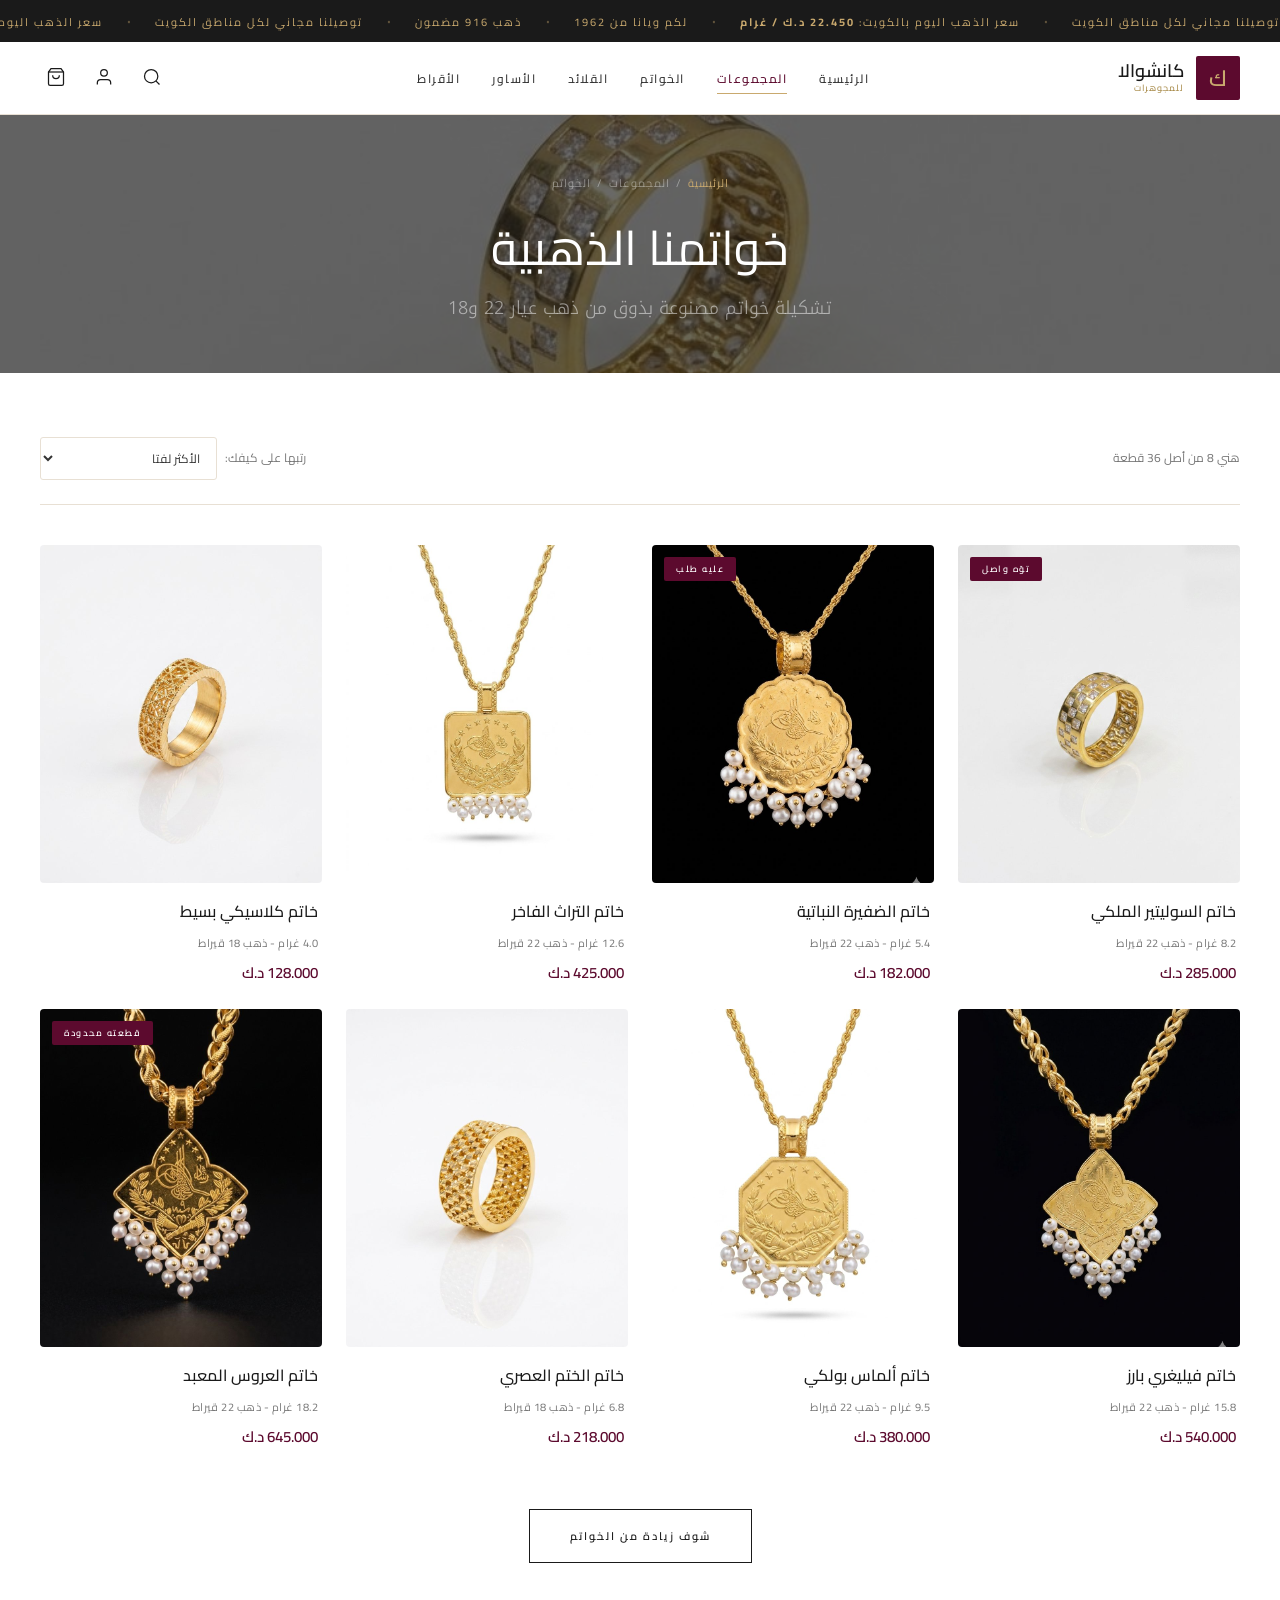
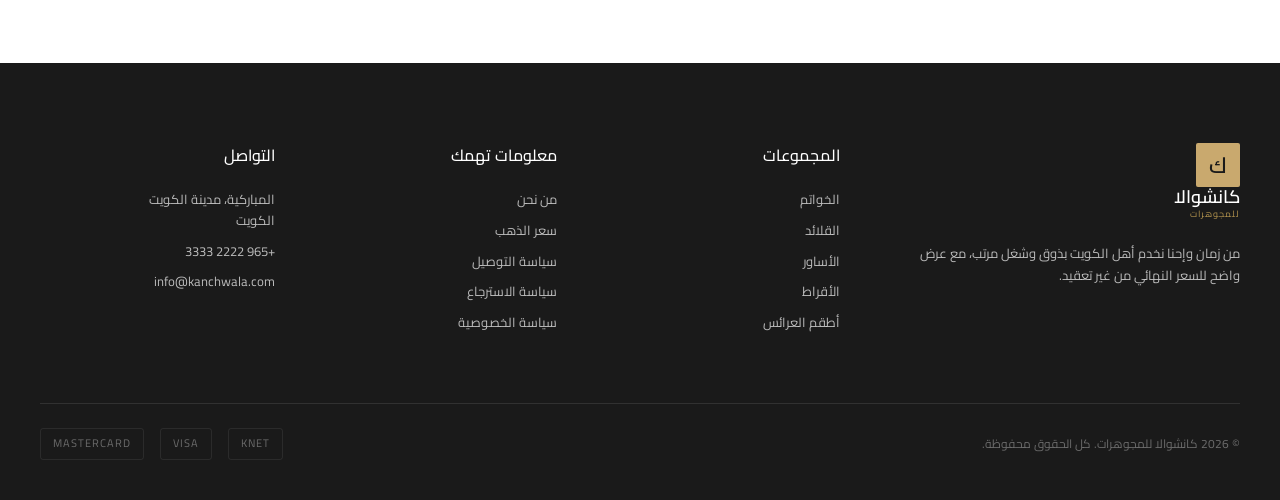
==== commit 64fdad40: "Convert storefront to Kuwaiti Arabic UI" ====
--- a/collection.html
+++ b/collection.html
@@ -3,7 +3,7 @@
 <head>
   <meta charset="UTF-8">
   <meta name="viewport" content="width=device-width, initial-scale=1.0">
-  <title>مجموعة الخواتم الذهبية | مجوهرات كانشوالا</title>
+  <title>خواتم كانشوالا | تشكيلات على الذوق الكويتي</title>
   <link rel="preconnect" href="https://fonts.googleapis.com">
   <link rel="preconnect" href="https://fonts.gstatic.com" crossorigin>
   <link href="https://fonts.googleapis.com/css2?family=Cairo:wght@400;500;600;700;800&family=Noto+Kufi+Arabic:wght@400;500;700&display=swap" rel="stylesheet">
@@ -13,21 +13,21 @@
 
   <div class="announcement-bar">
     <div class="announcement-bar__track">
-      <div class="announcement-bar__slide">توصيل مجاني إلى جميع مناطق الكويت</div>
-      <div class="announcement-bar__divider">&bull;</div>
-      <div class="announcement-bar__slide">سعر الذهب اليوم: <strong>22.450 د.ك / غرام</strong></div>
-      <div class="announcement-bar__divider">&bull;</div>
-      <div class="announcement-bar__slide">ثقة ممتدة منذ عام 1962</div>
-      <div class="announcement-bar__divider">&bull;</div>
-      <div class="announcement-bar__slide">ذهب عيار 916 معتمد</div>
-      <div class="announcement-bar__divider">&bull;</div>
-      <div class="announcement-bar__slide">توصيل مجاني إلى جميع مناطق الكويت</div>
-      <div class="announcement-bar__divider">&bull;</div>
-      <div class="announcement-bar__slide">سعر الذهب اليوم: <strong>22.450 د.ك / غرام</strong></div>
-      <div class="announcement-bar__divider">&bull;</div>
-      <div class="announcement-bar__slide">ثقة ممتدة منذ عام 1962</div>
-      <div class="announcement-bar__divider">&bull;</div>
-      <div class="announcement-bar__slide">ذهب عيار 916 معتمد</div>
+      <div class="announcement-bar__slide">توصيلنا مجاني لكل مناطق الكويت</div>
+      <div class="announcement-bar__divider">&bull;</div>
+      <div class="announcement-bar__slide">سعر الذهب اليوم بالكويت: <strong>22.450 د.ك / غرام</strong></div>
+      <div class="announcement-bar__divider">&bull;</div>
+      <div class="announcement-bar__slide">لكم ويانا من 1962</div>
+      <div class="announcement-bar__divider">&bull;</div>
+      <div class="announcement-bar__slide">ذهب 916 مضمون</div>
+      <div class="announcement-bar__divider">&bull;</div>
+      <div class="announcement-bar__slide">توصيلنا مجاني لكل مناطق الكويت</div>
+      <div class="announcement-bar__divider">&bull;</div>
+      <div class="announcement-bar__slide">سعر الذهب اليوم بالكويت: <strong>22.450 د.ك / غرام</strong></div>
+      <div class="announcement-bar__divider">&bull;</div>
+      <div class="announcement-bar__slide">لكم ويانا من 1962</div>
+      <div class="announcement-bar__divider">&bull;</div>
+      <div class="announcement-bar__slide">ذهب 916 مضمون</div>
     </div>
   </div>
 
@@ -87,23 +87,23 @@
       <div class="breadcrumb">
         <a href="index.html">الرئيسية</a> &nbsp;/&nbsp; المجموعات &nbsp;/&nbsp; الخواتم
       </div>
-      <h1>الخواتم الذهبية</h1>
-      <p>خواتم مصنوعة بعناية من ذهب عيار 22 و18</p>
+      <h1>خواتمنا الذهبية</h1>
+      <p>تشكيلة خواتم مصنوعة بذوق من ذهب عيار 22 و18</p>
     </div>
   </div>
 
   <section class="section" style="padding-top: 40px;">
     <div class="container">
       <div class="collection-toolbar">
-        <span class="collection-toolbar__count">عرض 8 من أصل 36 منتجا</span>
+        <span class="collection-toolbar__count">هني 8 من أصل 36 قطعة</span>
         <div class="collection-toolbar__sort">
-          <span>ترتيب حسب:</span>
+          <span>رتبها على كيفك:</span>
           <select>
-            <option>الأبرز</option>
+            <option>الأكثر لفتا</option>
             <option>السعر: من الأقل إلى الأعلى</option>
             <option>السعر: من الأعلى إلى الأقل</option>
             <option>وزن الذهب</option>
-            <option>الأحدث</option>
+            <option>الأحدث إضافة</option>
           </select>
         </div>
       </div>
@@ -111,7 +111,7 @@
       <div class="products-grid">
         <a href="product.html" class="product-card">
           <div class="product-card__image product-card__image--gold-1">
-            <div class="product-card__badge">جديد</div>
+            <div class="product-card__badge">توّه واصل</div>
           </div>
           <div class="product-card__info">
             <h3>خاتم السوليتير الملكي</h3>
@@ -121,7 +121,7 @@
         </a>
         <a href="product.html" class="product-card">
           <div class="product-card__image product-card__image--gold-2">
-            <div class="product-card__badge">الأكثر مبيعا</div>
+            <div class="product-card__badge">عليه طلب</div>
           </div>
           <div class="product-card__info">
             <h3>خاتم الضفيرة النباتية</h3>
@@ -171,7 +171,7 @@
         </a>
         <a href="product.html" class="product-card">
           <div class="product-card__image product-card__image--gold-8">
-            <div class="product-card__badge">كمية محدودة</div>
+            <div class="product-card__badge">قطعته محدودة</div>
           </div>
           <div class="product-card__info">
             <h3>خاتم العروس المعبد</h3>
@@ -182,7 +182,7 @@
       </div>
 
       <div style="text-align: center; margin-top: 60px;">
-        <button class="btn btn--outline">عرض المزيد من الخواتم</button>
+        <button class="btn btn--outline">شوف زيادة من الخواتم</button>
       </div>
     </div>
   </section>
@@ -198,7 +198,7 @@
               <span class="logo-tagline">للمجوهرات</span>
             </div>
           </div>
-          <p>مجوهرات موثوقة في الكويت منذ 1962 مع تصاميم ذهبية راقية وعرض واضح للسعر النهائي.</p>
+          <p>من زمان وإحنا نخدم أهل الكويت بذوق وشغل مرتب، مع عرض واضح للسعر النهائي من غير تعقيد.</p>
         </div>
         <div class="footer__links">
           <h4>المجموعات</h4>
@@ -209,7 +209,7 @@
           <a href="#">أطقم العرائس</a>
         </div>
         <div class="footer__links">
-          <h4>معلومات</h4>
+          <h4>معلومات تهمك</h4>
           <a href="#">من نحن</a>
           <a href="#">سعر الذهب</a>
           <a href="#">سياسة التوصيل</a>
@@ -224,7 +224,7 @@
         </div>
       </div>
       <div class="footer__bottom">
-        <p>© 2026 مجوهرات كانشوالا. جميع الحقوق محفوظة.</p>
+        <p>© 2026 كانشوالا للمجوهرات. كل الحقوق محفوظة.</p>
         <div class="footer__payments">
           <span>KNET</span>
           <span>Visa</span>
@@ -238,7 +238,7 @@
     <div class="cart-drawer__overlay" onclick="closeCart()"></div>
     <div class="cart-drawer__panel">
       <div class="cart-drawer__header">
-        <h3>سلة التسوق</h3>
+        <h3>السلة</h3>
         <button onclick="closeCart()" class="cart-drawer__close" aria-label="إغلاق">&times;</button>
       </div>
       <div class="cart-drawer__items" id="cartItems"></div>
@@ -257,7 +257,7 @@
           <button class="civil-id-section__toggle" onclick="toggleCivilId()">
             <div class="civil-id-section__toggle-left">
               <svg width="16" height="16" viewBox="0 0 24 24" fill="none" stroke="currentColor" stroke-width="2"><path d="M12 22s8-4 8-10V5l-8-3-8 3v7c0 6 8 10 8 10z"/></svg>
-              <span>البطاقة المدنية مطلوبة لإتمام الطلب</span>
+              <span>البطاقة المدنية مطلوبة عشان نكمّل الطلب</span>
             </div>
             <div class="civil-id-section__toggle-arrow">
               <svg width="16" height="16" viewBox="0 0 24 24" fill="none" stroke="currentColor" stroke-width="2"><polyline points="6 9 12 15 18 9"/></svg>
@@ -265,7 +265,7 @@
           </button>
           <div class="civil-id-section__body">
             <div class="civil-id-section__inner">
-              <p class="civil-id-section__note">يشترط القانون الكويتي وجود بطاقة مدنية سارية لشراء الذهب.</p>
+              <p class="civil-id-section__note">حسب القانون بالكويت لازم تكون عندك بطاقة مدنية سارية عشان شراء الذهب.</p>
               <div class="civil-id-form">
                 <div class="form-group">
                   <label for="civilIdName">الاسم الكامل كما هو في البطاقة *</label>
@@ -285,7 +285,7 @@
                     <input type="file" id="civilIdFile" accept="image/*" multiple onchange="handleCivilIdUpload(this)">
                     <div class="civil-id-upload__placeholder" id="civilIdPlaceholder">
                       <svg width="28" height="28" viewBox="0 0 24 24" fill="none" stroke="currentColor" stroke-width="1.5"><rect x="3" y="3" width="18" height="18" rx="2"/><circle cx="8.5" cy="8.5" r="1.5"/><path d="m21 15-5-5L5 21"/></svg>
-                      <span>اضغط لرفع صور البطاقة المدنية</span>
+                      <span>اضغط وحط صور البطاقة المدنية</span>
                       <small>الصورتان مطلوبة - JPG أو PNG</small>
                     </div>
                     <div class="civil-id-upload__preview" id="civilIdPreview" style="display:none;"></div>
@@ -295,23 +295,23 @@
                   <label class="checkbox-label">
                     <input type="checkbox" id="civilIdConsent">
                     <span class="checkbox-custom"></span>
-                    <span class="checkbox-text">أوافق على مشاركة بيانات البطاقة المدنية مع مجوهرات كانشوالا لأغراض التحقق من الطلب حسب متطلبات القانون الكويتي، وسيتم التعامل مع البيانات وفقا لـ <a href="#" style="color:var(--color-gold-dark);text-decoration:underline;">سياسة الخصوصية</a>.</span>
+                    <span class="checkbox-text">أوافق إن بيانات البطاقة المدنية تنرسل لكانشوالا عشان التحقق من الطلب حسب متطلبات القانون الكويتي، وبيتم التعامل معاها حسب <a href="#" style="color:var(--color-gold-dark);text-decoration:underline;">سياسة الخصوصية</a>.</span>
                   </label>
                 </div>
               </div>
             </div>
           </div>
         </div>
-        <button class="btn btn--primary btn--full" id="checkoutBtn" onclick="handleCheckout()">إتمام الطلب</button>
+        <button class="btn btn--primary btn--full" id="checkoutBtn" onclick="handleCheckout()">كمّل الطلب</button>
         <p class="cart-drawer__secure">
           <svg width="12" height="12" viewBox="0 0 24 24" fill="none" stroke="currentColor" stroke-width="2"><rect x="3" y="11" width="18" height="11" rx="2" ry="2"/><path d="M7 11V7a5 5 0 0 1 10 0v4"/></svg>
-          دفع آمن - اتصال مشفر
+          دفع آمن - اتصال مشفّر
         </p>
       </div>
       <div class="cart-drawer__empty" id="cartEmpty">
         <svg width="48" height="48" viewBox="0 0 24 24" fill="none" stroke="#C9A96E" stroke-width="1"><path d="M6 2 3 6v14a2 2 0 0 0 2 2h14a2 2 0 0 0 2-2V6l-3-4Z"/><path d="M3 6h18"/><path d="M16 10a4 4 0 0 1-8 0"/></svg>
-        <p>السلة فارغة حاليا</p>
-        <a href="collection.html" class="btn btn--outline btn--sm">تصفح المجموعات</a>
+        <p>السلة للحين فاضية</p>
+        <a href="collection.html" class="btn btn--outline btn--sm">شوف المجموعات</a>
       </div>
     </div>
   </div>
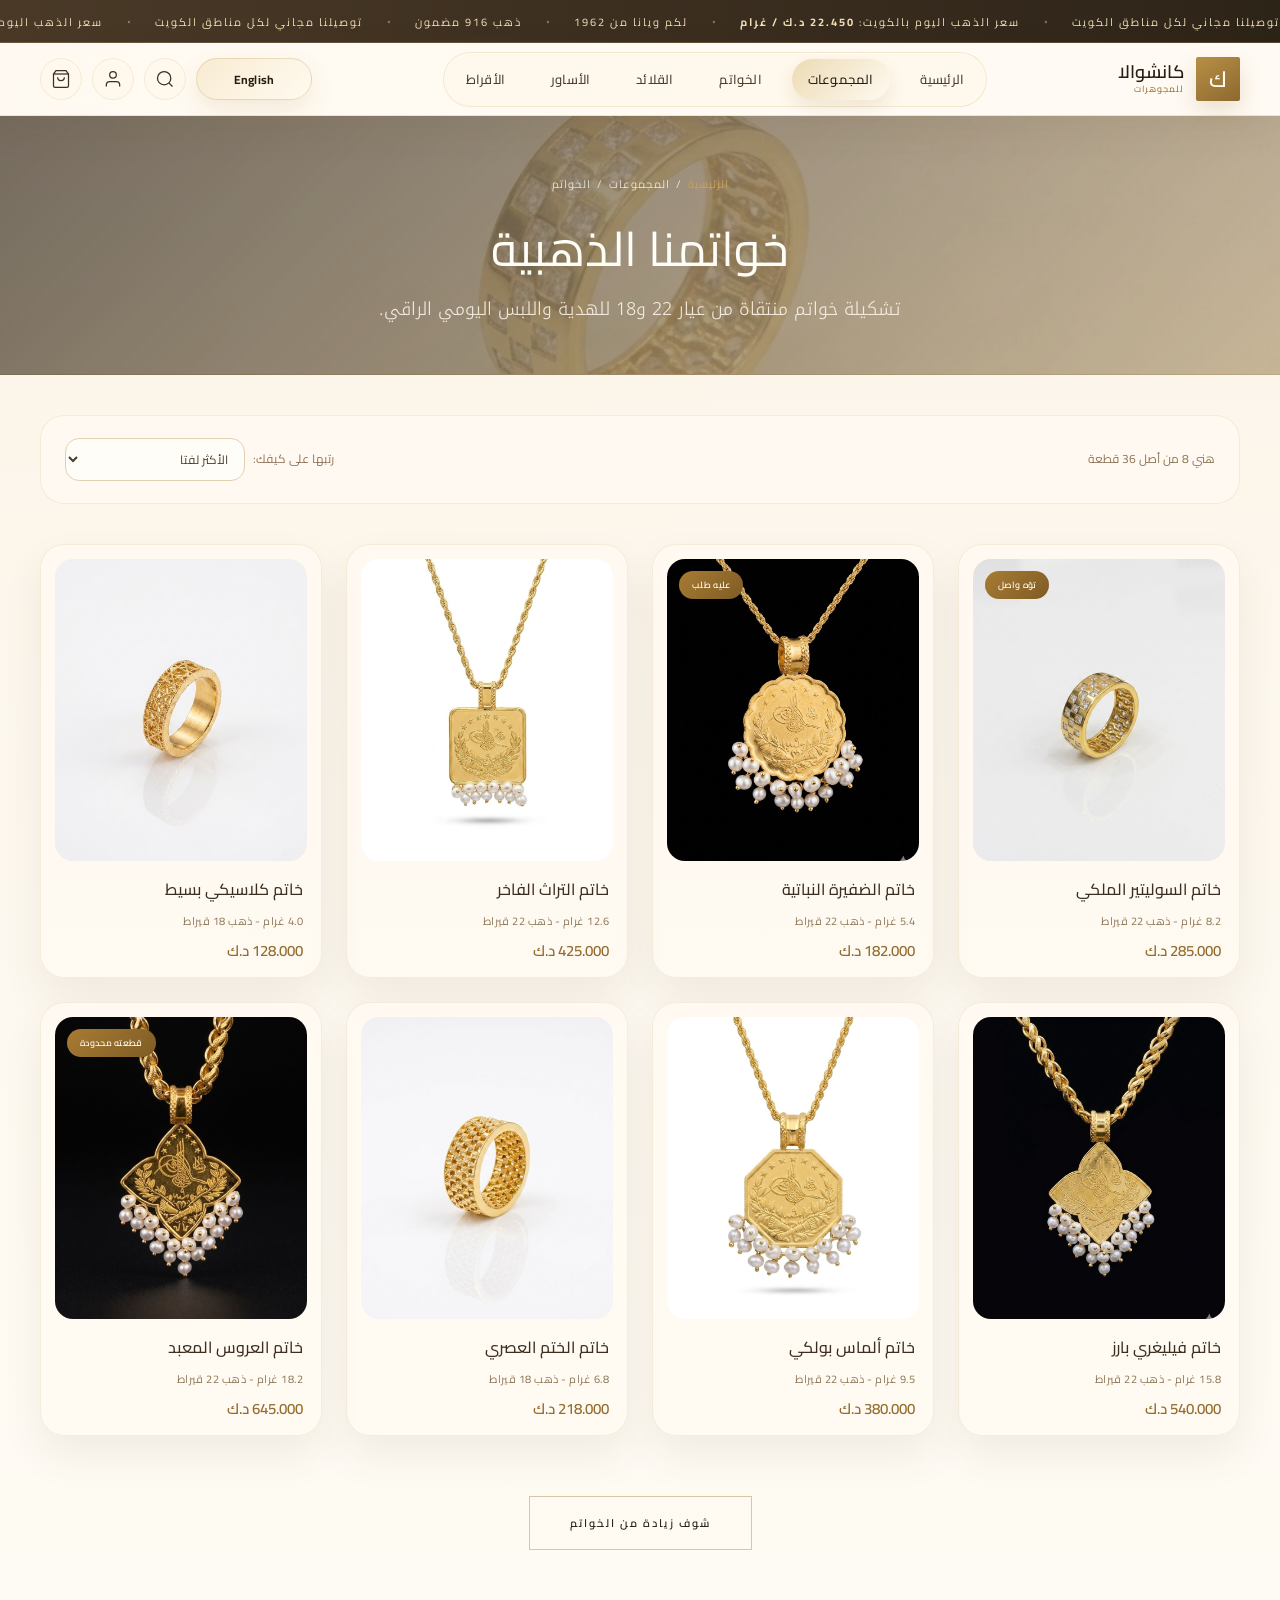
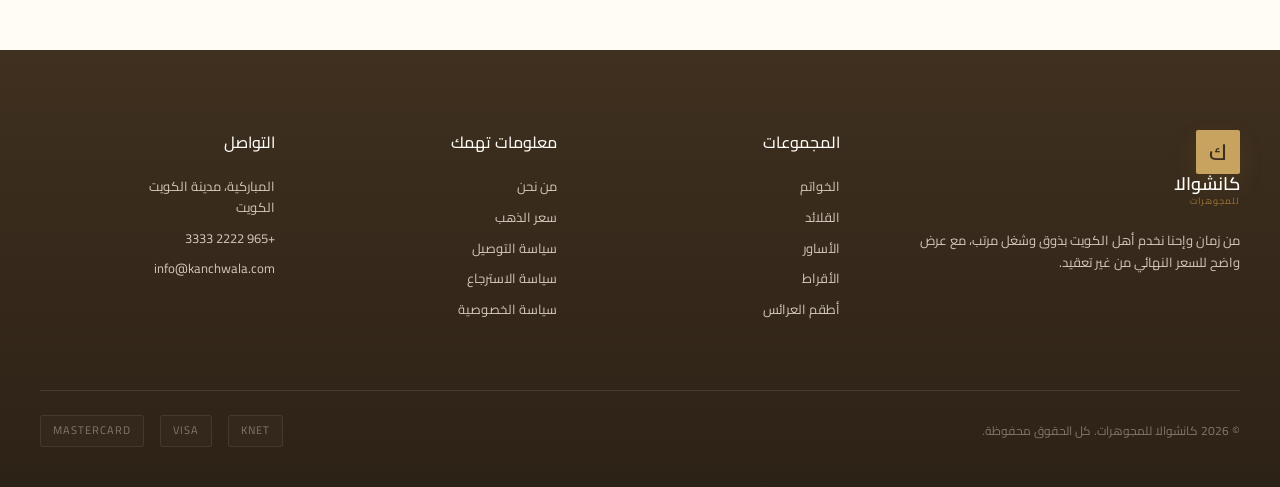
==== commit ea8ccf02: "Add bilingual switch and warm beige gold redesign" ====
--- a/collection.html
+++ b/collection.html
@@ -3,7 +3,7 @@
 <head>
   <meta charset="UTF-8">
   <meta name="viewport" content="width=device-width, initial-scale=1.0">
-  <title>خواتم كانشوالا | تشكيلات على الذوق الكويتي</title>
+  <title data-en-title="Kanchwala Rings | Curated ring collections, Kuwait style">خواتم كانشوالا | تشكيلات على الذوق الكويتي</title>
   <link rel="preconnect" href="https://fonts.googleapis.com">
   <link rel="preconnect" href="https://fonts.gstatic.com" crossorigin>
   <link href="https://fonts.googleapis.com/css2?family=Cairo:wght@400;500;600;700;800&family=Noto+Kufi+Arabic:wght@400;500;700&display=swap" rel="stylesheet">
@@ -13,52 +13,53 @@
 
   <div class="announcement-bar">
     <div class="announcement-bar__track">
-      <div class="announcement-bar__slide">توصيلنا مجاني لكل مناطق الكويت</div>
-      <div class="announcement-bar__divider">&bull;</div>
-      <div class="announcement-bar__slide">سعر الذهب اليوم بالكويت: <strong>22.450 د.ك / غرام</strong></div>
-      <div class="announcement-bar__divider">&bull;</div>
-      <div class="announcement-bar__slide">لكم ويانا من 1962</div>
-      <div class="announcement-bar__divider">&bull;</div>
-      <div class="announcement-bar__slide">ذهب 916 مضمون</div>
-      <div class="announcement-bar__divider">&bull;</div>
-      <div class="announcement-bar__slide">توصيلنا مجاني لكل مناطق الكويت</div>
-      <div class="announcement-bar__divider">&bull;</div>
-      <div class="announcement-bar__slide">سعر الذهب اليوم بالكويت: <strong>22.450 د.ك / غرام</strong></div>
-      <div class="announcement-bar__divider">&bull;</div>
-      <div class="announcement-bar__slide">لكم ويانا من 1962</div>
-      <div class="announcement-bar__divider">&bull;</div>
-      <div class="announcement-bar__slide">ذهب 916 مضمون</div>
+      <div class="announcement-bar__slide" data-en="Free delivery across Kuwait">توصيلنا مجاني لكل مناطق الكويت</div>
+      <div class="announcement-bar__divider">&bull;</div>
+      <div class="announcement-bar__slide" data-en-html="Today&#39;s gold rate in Kuwait: <strong>KWD 22.450 / gram</strong>">سعر الذهب اليوم بالكويت: <strong>22.450 د.ك / غرام</strong></div>
+      <div class="announcement-bar__divider">&bull;</div>
+      <div class="announcement-bar__slide" data-en="Serving Kuwait since 1962">لكم ويانا من 1962</div>
+      <div class="announcement-bar__divider">&bull;</div>
+      <div class="announcement-bar__slide" data-en="Certified 916 gold">ذهب 916 مضمون</div>
+      <div class="announcement-bar__divider">&bull;</div>
+      <div class="announcement-bar__slide" data-en="Free delivery across Kuwait">توصيلنا مجاني لكل مناطق الكويت</div>
+      <div class="announcement-bar__divider">&bull;</div>
+      <div class="announcement-bar__slide" data-en-html="Today&#39;s gold rate in Kuwait: <strong>KWD 22.450 / gram</strong>">سعر الذهب اليوم بالكويت: <strong>22.450 د.ك / غرام</strong></div>
+      <div class="announcement-bar__divider">&bull;</div>
+      <div class="announcement-bar__slide" data-en="Serving Kuwait since 1962">لكم ويانا من 1962</div>
+      <div class="announcement-bar__divider">&bull;</div>
+      <div class="announcement-bar__slide" data-en="Certified 916 gold">ذهب 916 مضمون</div>
     </div>
   </div>
 
   <header class="header">
     <div class="header__container">
-      <button class="header__menu-toggle" aria-label="القائمة" onclick="toggleMobileMenu()">
+      <button class="header__menu-toggle" data-en-aria="Menu" aria-label="القائمة" onclick="toggleMobileMenu()">
         <span></span><span></span><span></span>
       </button>
       <a href="index.html" class="header__logo">
         <div class="logo-mark">ك</div>
         <div class="logo-text">
           <span class="logo-name">كانشوالا</span>
-          <span class="logo-tagline">للمجوهرات</span>
+          <span class="logo-tagline" data-en="Jewellery">للمجوهرات</span>
         </div>
       </a>
       <nav class="header__nav">
-        <a href="index.html">الرئيسية</a>
-        <a href="collection.html" class="active">المجموعات</a>
-        <a href="product.html">الخواتم</a>
-        <a href="#">القلائد</a>
-        <a href="#">الأساور</a>
-        <a href="#">الأقراط</a>
+        <a href="index.html" data-en="Home">الرئيسية</a>
+        <a href="collection.html" class="active" data-en="Collections">المجموعات</a>
+        <a href="product.html" data-en="Rings">الخواتم</a>
+        <a href="#" data-en="Necklaces">القلائد</a>
+        <a href="#" data-en="Bangles">الأساور</a>
+        <a href="#" data-en="Earrings">الأقراط</a>
       </nav>
       <div class="header__actions">
-        <button class="header__icon" aria-label="بحث">
+        <button class="lang-switch" data-lang-toggle type="button" onclick="toggleLanguage()" aria-label="Switch to English">English</button>
+        <button class="header__icon" data-en-aria="Search" aria-label="بحث">
           <svg width="20" height="20" viewBox="0 0 24 24" fill="none" stroke="currentColor" stroke-width="1.5"><circle cx="11" cy="11" r="8"/><path d="m21 21-4.35-4.35"/></svg>
         </button>
-        <button class="header__icon" aria-label="الحساب">
+        <button class="header__icon" data-en-aria="Account" aria-label="الحساب">
           <svg width="20" height="20" viewBox="0 0 24 24" fill="none" stroke="currentColor" stroke-width="1.5"><path d="M20 21v-2a4 4 0 0 0-4-4H8a4 4 0 0 0-4 4v2"/><circle cx="12" cy="7" r="4"/></svg>
         </button>
-        <button class="header__icon header__cart-btn" aria-label="السلة" onclick="openCart()">
+        <button class="header__icon header__cart-btn" data-en-aria="Cart" aria-label="السلة" onclick="openCart()">
           <svg width="20" height="20" viewBox="0 0 24 24" fill="none" stroke="currentColor" stroke-width="1.5"><path d="M6 2 3 6v14a2 2 0 0 0 2 2h14a2 2 0 0 0 2-2V6l-3-4Z"/><path d="M3 6h18"/><path d="M16 10a4 4 0 0 1-8 0"/></svg>
           <span class="cart-count" id="cartCount">0</span>
         </button>
@@ -69,125 +70,130 @@
   <div class="mobile-menu" id="mobileMenu">
     <div class="mobile-menu__overlay" onclick="toggleMobileMenu()"></div>
     <div class="mobile-menu__panel">
-      <button class="mobile-menu__close" aria-label="إغلاق" onclick="toggleMobileMenu()">&times;</button>
+      <button class="mobile-menu__close" data-en-aria="Close" aria-label="إغلاق" onclick="toggleMobileMenu()">&times;</button>
+      <div class="mobile-menu__utility">
+        <button class="lang-switch lang-switch--mobile" data-lang-toggle type="button" onclick="toggleLanguage()" aria-label="Switch to English">English</button>
+      </div>
       <nav class="mobile-menu__nav">
-        <a href="index.html">الرئيسية</a>
-        <a href="collection.html">المجموعات</a>
-        <a href="product.html">الخواتم</a>
-        <a href="#">القلائد</a>
-        <a href="#">الأساور</a>
-        <a href="#">الأقراط</a>
+        <a href="index.html" data-en="Home">الرئيسية</a>
+        <a href="collection.html" class="active" data-en="Collections">المجموعات</a>
+        <a href="product.html" data-en="Rings">الخواتم</a>
+        <a href="#" data-en="Necklaces">القلائد</a>
+        <a href="#" data-en="Bangles">الأساور</a>
+        <a href="#" data-en="Earrings">الأقراط</a>
       </nav>
     </div>
   </div>
 
-  <div class="page-header">
+  <div class="page-header page-header--soft">
     <div class="page-header__bg collection-bg--rings"></div>
     <div class="container">
       <div class="breadcrumb">
-        <a href="index.html">الرئيسية</a> &nbsp;/&nbsp; المجموعات &nbsp;/&nbsp; الخواتم
-      </div>
-      <h1>خواتمنا الذهبية</h1>
-      <p>تشكيلة خواتم مصنوعة بذوق من ذهب عيار 22 و18</p>
+        <a href="index.html" data-en="Home">الرئيسية</a> &nbsp;/&nbsp;
+        <span data-en="Collections">المجموعات</span> &nbsp;/&nbsp;
+        <span data-en="Rings">الخواتم</span>
+      </div>
+      <h1 data-en="Our Gold Rings">خواتمنا الذهبية</h1>
+      <p data-en="A ring edit with 22K and 18K pieces picked for gifting and everyday elegance.">تشكيلة خواتم منتقاة من عيار 22 و18 للهدية واللبس اليومي الراقي.</p>
     </div>
   </div>
 
-  <section class="section" style="padding-top: 40px;">
+  <section class="section section--soft" style="padding-top: 40px;">
     <div class="container">
       <div class="collection-toolbar">
-        <span class="collection-toolbar__count">هني 8 من أصل 36 قطعة</span>
+        <span class="collection-toolbar__count" data-en="Showing 8 of 36 pieces">هني 8 من أصل 36 قطعة</span>
         <div class="collection-toolbar__sort">
-          <span>رتبها على كيفك:</span>
-          <select>
-            <option>الأكثر لفتا</option>
-            <option>السعر: من الأقل إلى الأعلى</option>
-            <option>السعر: من الأعلى إلى الأقل</option>
-            <option>وزن الذهب</option>
-            <option>الأحدث إضافة</option>
+          <span data-en="Sort by:">رتبها على كيفك:</span>
+          <select aria-label="Collection sorting" data-en-aria="Collection sorting">
+            <option data-en="Most loved">الأكثر لفتا</option>
+            <option data-en="Price: low to high">السعر: من الأقل إلى الأعلى</option>
+            <option data-en="Price: high to low">السعر: من الأعلى إلى الأقل</option>
+            <option data-en="Gold weight">وزن الذهب</option>
+            <option data-en="Newest first">الأحدث إضافة</option>
           </select>
         </div>
       </div>
 
       <div class="products-grid">
-        <a href="product.html" class="product-card">
+        <a href="product.html" class="product-card product-card--soft">
           <div class="product-card__image product-card__image--gold-1">
-            <div class="product-card__badge">توّه واصل</div>
-          </div>
-          <div class="product-card__info">
-            <h3>خاتم السوليتير الملكي</h3>
-            <div class="product-card__meta"><span class="product-card__weight">8.2 غرام - ذهب 22 قيراط</span></div>
+            <div class="product-card__badge" data-en="Just in">توّه واصل</div>
+          </div>
+          <div class="product-card__info">
+            <h3 data-en="Royal Solitaire Ring">خاتم السوليتير الملكي</h3>
+            <div class="product-card__meta"><span class="product-card__weight" data-en="8.2 grams • 22K gold">8.2 غرام - ذهب 22 قيراط</span></div>
             <div class="product-card__price">285.000 د.ك</div>
           </div>
         </a>
-        <a href="product.html" class="product-card">
+        <a href="product.html" class="product-card product-card--soft">
           <div class="product-card__image product-card__image--gold-2">
-            <div class="product-card__badge">عليه طلب</div>
-          </div>
-          <div class="product-card__info">
-            <h3>خاتم الضفيرة النباتية</h3>
-            <div class="product-card__meta"><span class="product-card__weight">5.4 غرام - ذهب 22 قيراط</span></div>
+            <div class="product-card__badge" data-en="Popular">عليه طلب</div>
+          </div>
+          <div class="product-card__info">
+            <h3 data-en="Botanical Twist Ring">خاتم الضفيرة النباتية</h3>
+            <div class="product-card__meta"><span class="product-card__weight" data-en="5.4 grams • 22K gold">5.4 غرام - ذهب 22 قيراط</span></div>
             <div class="product-card__price">182.000 د.ك</div>
           </div>
         </a>
-        <a href="product.html" class="product-card">
+        <a href="product.html" class="product-card product-card--soft">
           <div class="product-card__image product-card__image--gold-3"></div>
           <div class="product-card__info">
-            <h3>خاتم التراث الفاخر</h3>
-            <div class="product-card__meta"><span class="product-card__weight">12.6 غرام - ذهب 22 قيراط</span></div>
+            <h3 data-en="Heritage Luxe Ring">خاتم التراث الفاخر</h3>
+            <div class="product-card__meta"><span class="product-card__weight" data-en="12.6 grams • 22K gold">12.6 غرام - ذهب 22 قيراط</span></div>
             <div class="product-card__price">425.000 د.ك</div>
           </div>
         </a>
-        <a href="product.html" class="product-card">
+        <a href="product.html" class="product-card product-card--soft">
           <div class="product-card__image product-card__image--gold-4"></div>
           <div class="product-card__info">
-            <h3>خاتم كلاسيكي بسيط</h3>
-            <div class="product-card__meta"><span class="product-card__weight">4.0 غرام - ذهب 18 قيراط</span></div>
+            <h3 data-en="Classic Everyday Ring">خاتم كلاسيكي بسيط</h3>
+            <div class="product-card__meta"><span class="product-card__weight" data-en="4.0 grams • 18K gold">4.0 غرام - ذهب 18 قيراط</span></div>
             <div class="product-card__price">128.000 د.ك</div>
           </div>
         </a>
-        <a href="product.html" class="product-card">
+        <a href="product.html" class="product-card product-card--soft">
           <div class="product-card__image product-card__image--gold-5"></div>
           <div class="product-card__info">
-            <h3>خاتم فيليغري بارز</h3>
-            <div class="product-card__meta"><span class="product-card__weight">15.8 غرام - ذهب 22 قيراط</span></div>
+            <h3 data-en="Filigree Statement Ring">خاتم فيليغري بارز</h3>
+            <div class="product-card__meta"><span class="product-card__weight" data-en="15.8 grams • 22K gold">15.8 غرام - ذهب 22 قيراط</span></div>
             <div class="product-card__price">540.000 د.ك</div>
           </div>
         </a>
-        <a href="product.html" class="product-card">
+        <a href="product.html" class="product-card product-card--soft">
           <div class="product-card__image product-card__image--gold-6"></div>
           <div class="product-card__info">
-            <h3>خاتم ألماس بولكي</h3>
-            <div class="product-card__meta"><span class="product-card__weight">9.5 غرام - ذهب 22 قيراط</span></div>
+            <h3 data-en="Polki Diamond Ring">خاتم ألماس بولكي</h3>
+            <div class="product-card__meta"><span class="product-card__weight" data-en="9.5 grams • 22K gold">9.5 غرام - ذهب 22 قيراط</span></div>
             <div class="product-card__price">380.000 د.ك</div>
           </div>
         </a>
-        <a href="product.html" class="product-card">
+        <a href="product.html" class="product-card product-card--soft">
           <div class="product-card__image product-card__image--gold-7"></div>
           <div class="product-card__info">
-            <h3>خاتم الختم العصري</h3>
-            <div class="product-card__meta"><span class="product-card__weight">6.8 غرام - ذهب 18 قيراط</span></div>
+            <h3 data-en="Modern Signet Ring">خاتم الختم العصري</h3>
+            <div class="product-card__meta"><span class="product-card__weight" data-en="6.8 grams • 18K gold">6.8 غرام - ذهب 18 قيراط</span></div>
             <div class="product-card__price">218.000 د.ك</div>
           </div>
         </a>
-        <a href="product.html" class="product-card">
+        <a href="product.html" class="product-card product-card--soft">
           <div class="product-card__image product-card__image--gold-8">
-            <div class="product-card__badge">قطعته محدودة</div>
-          </div>
-          <div class="product-card__info">
-            <h3>خاتم العروس المعبد</h3>
-            <div class="product-card__meta"><span class="product-card__weight">18.2 غرام - ذهب 22 قيراط</span></div>
+            <div class="product-card__badge" data-en="Limited">قطعته محدودة</div>
+          </div>
+          <div class="product-card__info">
+            <h3 data-en="Temple Bridal Ring">خاتم العروس المعبد</h3>
+            <div class="product-card__meta"><span class="product-card__weight" data-en="18.2 grams • 22K gold">18.2 غرام - ذهب 22 قيراط</span></div>
             <div class="product-card__price">645.000 د.ك</div>
           </div>
         </a>
       </div>
 
       <div style="text-align: center; margin-top: 60px;">
-        <button class="btn btn--outline">شوف زيادة من الخواتم</button>
+        <button class="btn btn--outline" data-en="View more rings">شوف زيادة من الخواتم</button>
       </div>
     </div>
   </section>
 
-  <footer class="footer">
+  <footer class="footer footer--soft">
     <div class="container">
       <div class="footer__grid">
         <div class="footer__brand">
@@ -195,36 +201,36 @@
             <div class="logo-mark">ك</div>
             <div class="logo-text">
               <span class="logo-name">كانشوالا</span>
-              <span class="logo-tagline">للمجوهرات</span>
+              <span class="logo-tagline" data-en="Jewellery">للمجوهرات</span>
             </div>
           </div>
-          <p>من زمان وإحنا نخدم أهل الكويت بذوق وشغل مرتب، مع عرض واضح للسعر النهائي من غير تعقيد.</p>
+          <p data-en="Serving Kuwait with polished craftsmanship and direct, clear pricing from the start.">من زمان وإحنا نخدم أهل الكويت بذوق وشغل مرتب، مع عرض واضح للسعر النهائي من غير تعقيد.</p>
         </div>
         <div class="footer__links">
-          <h4>المجموعات</h4>
-          <a href="collection.html">الخواتم</a>
-          <a href="#">القلائد</a>
-          <a href="#">الأساور</a>
-          <a href="#">الأقراط</a>
-          <a href="#">أطقم العرائس</a>
+          <h4 data-en="Collections">المجموعات</h4>
+          <a href="collection.html" data-en="Rings">الخواتم</a>
+          <a href="#" data-en="Necklaces">القلائد</a>
+          <a href="#" data-en="Bangles">الأساور</a>
+          <a href="#" data-en="Earrings">الأقراط</a>
+          <a href="#" data-en="Bridal Sets">أطقم العرائس</a>
         </div>
         <div class="footer__links">
-          <h4>معلومات تهمك</h4>
-          <a href="#">من نحن</a>
-          <a href="#">سعر الذهب</a>
-          <a href="#">سياسة التوصيل</a>
-          <a href="#">سياسة الاسترجاع</a>
-          <a href="#">سياسة الخصوصية</a>
+          <h4 data-en="Helpful info">معلومات تهمك</h4>
+          <a href="#" data-en="About us">من نحن</a>
+          <a href="#" data-en="Gold rate">سعر الذهب</a>
+          <a href="#" data-en="Delivery policy">سياسة التوصيل</a>
+          <a href="#" data-en="Returns policy">سياسة الاسترجاع</a>
+          <a href="#" data-en="Privacy policy">سياسة الخصوصية</a>
         </div>
         <div class="footer__links">
-          <h4>التواصل</h4>
-          <p>المباركية، مدينة الكويت<br>الكويت</p>
+          <h4 data-en="Contact">التواصل</h4>
+          <p data-en-html="Souq Al-Mubarakiya, Kuwait City<br>Kuwait">المباركية، مدينة الكويت<br>الكويت</p>
           <p>+965 2222 3333</p>
           <p>info@kanchwala.com</p>
         </div>
       </div>
       <div class="footer__bottom">
-        <p>© 2026 كانشوالا للمجوهرات. كل الحقوق محفوظة.</p>
+        <p data-en="© 2026 Kanchwala Jewellery. All rights reserved.">© 2026 كانشوالا للمجوهرات. كل الحقوق محفوظة.</p>
         <div class="footer__payments">
           <span>KNET</span>
           <span>Visa</span>
@@ -238,18 +244,18 @@
     <div class="cart-drawer__overlay" onclick="closeCart()"></div>
     <div class="cart-drawer__panel">
       <div class="cart-drawer__header">
-        <h3>السلة</h3>
-        <button onclick="closeCart()" class="cart-drawer__close" aria-label="إغلاق">&times;</button>
+        <h3 data-en="Your cart">السلة</h3>
+        <button onclick="closeCart()" class="cart-drawer__close" data-en-aria="Close cart" aria-label="إغلاق">&times;</button>
       </div>
       <div class="cart-drawer__items" id="cartItems"></div>
       <div class="cart-drawer__footer" id="cartFooter" style="display:none;">
         <div class="cart-drawer__totals">
           <div class="cart-drawer__total-row">
-            <span>المجموع الفرعي</span>
+            <span data-en="Subtotal">المجموع الفرعي</span>
             <span id="cartSubtotal">0.000 د.ك</span>
           </div>
           <div class="cart-drawer__total-row cart-drawer__total-row--grand">
-            <span>الإجمالي</span>
+            <span data-en="Total">الإجمالي</span>
             <span id="cartTotal">0.000 د.ك</span>
           </div>
         </div>
@@ -257,7 +263,7 @@
           <button class="civil-id-section__toggle" onclick="toggleCivilId()">
             <div class="civil-id-section__toggle-left">
               <svg width="16" height="16" viewBox="0 0 24 24" fill="none" stroke="currentColor" stroke-width="2"><path d="M12 22s8-4 8-10V5l-8-3-8 3v7c0 6 8 10 8 10z"/></svg>
-              <span>البطاقة المدنية مطلوبة عشان نكمّل الطلب</span>
+              <span data-en="Civil ID is required to complete the order">البطاقة المدنية مطلوبة عشان نكمّل الطلب</span>
             </div>
             <div class="civil-id-section__toggle-arrow">
               <svg width="16" height="16" viewBox="0 0 24 24" fill="none" stroke="currentColor" stroke-width="2"><polyline points="6 9 12 15 18 9"/></svg>
@@ -265,28 +271,28 @@
           </button>
           <div class="civil-id-section__body">
             <div class="civil-id-section__inner">
-              <p class="civil-id-section__note">حسب القانون بالكويت لازم تكون عندك بطاقة مدنية سارية عشان شراء الذهب.</p>
+              <p class="civil-id-section__note" data-en="Kuwaiti regulations require a valid Civil ID for gold purchases.">حسب القانون بالكويت لازم تكون عندك بطاقة مدنية سارية عشان شراء الذهب.</p>
               <div class="civil-id-form">
                 <div class="form-group">
-                  <label for="civilIdName">الاسم الكامل كما هو في البطاقة *</label>
-                  <input type="text" id="civilIdName" placeholder="اكتب الاسم الكامل" required>
+                  <label for="civilIdName" data-en="Full name as shown on Civil ID *">الاسم الكامل كما هو في البطاقة *</label>
+                  <input type="text" id="civilIdName" placeholder="اكتب الاسم الكامل" data-en-placeholder="Enter full name" required>
                 </div>
                 <div class="form-group">
-                  <label for="civilIdNumber">رقم البطاقة المدنية *</label>
-                  <input type="text" id="civilIdNumber" placeholder="مثال: 281234567890" maxlength="12" required>
+                  <label for="civilIdNumber" data-en="Civil ID number *">رقم البطاقة المدنية *</label>
+                  <input type="text" id="civilIdNumber" placeholder="مثال: 281234567890" data-en-placeholder="Example: 281234567890" maxlength="12" required>
                 </div>
                 <div class="form-group">
-                  <label for="civilIdPhone">رقم الهاتف *</label>
-                  <input type="tel" id="civilIdPhone" placeholder="+965 XXXX XXXX" required>
+                  <label for="civilIdPhone" data-en="Phone number *">رقم الهاتف *</label>
+                  <input type="tel" id="civilIdPhone" placeholder="+965 XXXX XXXX" data-en-placeholder="+965 XXXX XXXX" required>
                 </div>
                 <div class="form-group">
-                  <label>صورة البطاقة المدنية من الأمام والخلف *</label>
+                  <label data-en="Front and back Civil ID images *">صورة البطاقة المدنية من الأمام والخلف *</label>
                   <div class="civil-id-upload" id="civilIdUpload">
                     <input type="file" id="civilIdFile" accept="image/*" multiple onchange="handleCivilIdUpload(this)">
                     <div class="civil-id-upload__placeholder" id="civilIdPlaceholder">
                       <svg width="28" height="28" viewBox="0 0 24 24" fill="none" stroke="currentColor" stroke-width="1.5"><rect x="3" y="3" width="18" height="18" rx="2"/><circle cx="8.5" cy="8.5" r="1.5"/><path d="m21 15-5-5L5 21"/></svg>
-                      <span>اضغط وحط صور البطاقة المدنية</span>
-                      <small>الصورتان مطلوبة - JPG أو PNG</small>
+                      <span data-en="Tap to upload Civil ID images">اضغط وحط صور البطاقة المدنية</span>
+                      <small data-en="Both images are required - JPG or PNG">الصورتان مطلوبة - JPG أو PNG</small>
                     </div>
                     <div class="civil-id-upload__preview" id="civilIdPreview" style="display:none;"></div>
                   </div>
@@ -295,23 +301,23 @@
                   <label class="checkbox-label">
                     <input type="checkbox" id="civilIdConsent">
                     <span class="checkbox-custom"></span>
-                    <span class="checkbox-text">أوافق إن بيانات البطاقة المدنية تنرسل لكانشوالا عشان التحقق من الطلب حسب متطلبات القانون الكويتي، وبيتم التعامل معاها حسب <a href="#" style="color:var(--color-gold-dark);text-decoration:underline;">سياسة الخصوصية</a>.</span>
+                    <span class="checkbox-text" data-en-html="I agree that my Civil ID details may be shared with Kanchwala for order verification as required by Kuwaiti law, and handled according to the <a href='#' style='color:var(--color-gold-dark);text-decoration:underline;'>privacy policy</a>.">أوافق إن بيانات البطاقة المدنية تنرسل لكانشوالا عشان التحقق من الطلب حسب متطلبات القانون الكويتي، وبيتم التعامل معاها حسب <a href="#" style="color:var(--color-gold-dark);text-decoration:underline;">سياسة الخصوصية</a>.</span>
                   </label>
                 </div>
               </div>
             </div>
           </div>
         </div>
-        <button class="btn btn--primary btn--full" id="checkoutBtn" onclick="handleCheckout()">كمّل الطلب</button>
+        <button class="btn btn--primary btn--full" id="checkoutBtn" onclick="handleCheckout()" data-en="Complete order">كمّل الطلب</button>
         <p class="cart-drawer__secure">
           <svg width="12" height="12" viewBox="0 0 24 24" fill="none" stroke="currentColor" stroke-width="2"><rect x="3" y="11" width="18" height="11" rx="2" ry="2"/><path d="M7 11V7a5 5 0 0 1 10 0v4"/></svg>
-          دفع آمن - اتصال مشفّر
+          <span data-en="Secure checkout - encrypted connection">دفع آمن - اتصال مشفّر</span>
         </p>
       </div>
       <div class="cart-drawer__empty" id="cartEmpty">
         <svg width="48" height="48" viewBox="0 0 24 24" fill="none" stroke="#C9A96E" stroke-width="1"><path d="M6 2 3 6v14a2 2 0 0 0 2 2h14a2 2 0 0 0 2-2V6l-3-4Z"/><path d="M3 6h18"/><path d="M16 10a4 4 0 0 1-8 0"/></svg>
-        <p>السلة للحين فاضية</p>
-        <a href="collection.html" class="btn btn--outline btn--sm">شوف المجموعات</a>
+        <p data-en="Your bag is still empty">السلة للحين فاضية</p>
+        <a href="collection.html" class="btn btn--outline btn--sm" data-en="Browse collections">شوف المجموعات</a>
       </div>
     </div>
   </div>
--- a/styles.css
+++ b/styles.css
@@ -2129,3 +2129,560 @@
     max-width: 180px;
   }
 }
+
+/* ========================================
+   WARM BEIGE + GOLDEN REDESIGN
+   ======================================== */
+:root {
+  --color-burgundy: #8b6a2f;
+  --color-burgundy-light: #af8843;
+  --color-gold: #c7a35f;
+  --color-gold-light: #e1c891;
+  --color-gold-dark: #9a7233;
+  --color-ivory: #fcf5ea;
+  --color-cream: #f4e6cf;
+  --color-charcoal: #3c2f21;
+  --color-dark: #261d14;
+  --color-text: #4b3c2b;
+  --color-text-light: #8d7657;
+  --color-border: #e3d0b1;
+  --color-white: #fffdf8;
+}
+
+html {
+  direction: ltr;
+}
+
+html[dir="rtl"] {
+  direction: rtl;
+}
+
+html[dir="ltr"] {
+  direction: ltr;
+}
+
+body {
+  background:
+    radial-gradient(circle at top left, rgba(226, 196, 140, 0.18), transparent 35%),
+    linear-gradient(180deg, #fffdf8 0%, #fcf5ea 100%);
+  text-align: start;
+}
+
+html[dir="rtl"] body {
+  text-align: right;
+}
+
+html[dir="ltr"] body {
+  text-align: left;
+}
+
+.announcement-bar {
+  background: linear-gradient(90deg, #4a3927 0%, #2d2418 100%);
+  color: #f2dfb7;
+  border-bottom: 1px solid rgba(255, 224, 173, 0.18);
+}
+
+.header {
+  background: rgba(255, 250, 242, 0.92);
+  backdrop-filter: blur(10px);
+  border-bottom: 1px solid rgba(199, 163, 95, 0.24);
+  box-shadow: 0 14px 38px rgba(85, 62, 28, 0.08);
+}
+
+.header__container {
+  gap: 20px;
+}
+
+.header__nav {
+  gap: 14px;
+  padding: 6px;
+  background: rgba(255, 248, 236, 0.9);
+  border: 1px solid rgba(199, 163, 95, 0.2);
+  border-radius: 999px;
+  box-shadow: inset 0 1px 0 rgba(255, 255, 255, 0.65);
+}
+
+.header__nav a {
+  font-size: 13px;
+  letter-spacing: 0.2px;
+  text-transform: none;
+  padding: 10px 16px;
+  border-radius: 999px;
+}
+
+.header__nav a::after {
+  display: none;
+}
+
+.header__nav a:hover,
+.header__nav a.active {
+  color: var(--color-dark);
+  background: linear-gradient(135deg, rgba(225, 200, 145, 0.62), rgba(255, 250, 242, 0.95));
+  box-shadow: 0 8px 18px rgba(139, 106, 47, 0.12);
+}
+
+.header__actions {
+  gap: 10px;
+}
+
+.logo-mark {
+  background: linear-gradient(145deg, #b78f46 0%, #8d692f 100%);
+  color: #fff9ee;
+  box-shadow: 0 10px 22px rgba(139, 106, 47, 0.18);
+}
+
+.logo-name {
+  color: var(--color-dark);
+}
+
+.logo-tagline {
+  color: var(--color-gold-dark);
+}
+
+.header__icon {
+  width: 42px;
+  height: 42px;
+  display: inline-flex;
+  align-items: center;
+  justify-content: center;
+  border-radius: 999px;
+  background: rgba(255, 248, 236, 0.82);
+  border: 1px solid rgba(199, 163, 95, 0.16);
+}
+
+.header__icon:hover {
+  color: var(--color-dark);
+  background: rgba(225, 200, 145, 0.26);
+}
+
+.cart-count {
+  background: linear-gradient(135deg, #a57a34, #7a5926);
+  top: -3px;
+}
+
+html[dir="ltr"] .cart-count {
+  right: auto;
+  left: -4px;
+}
+
+.lang-switch {
+  display: inline-flex;
+  align-items: center;
+  justify-content: center;
+  min-width: 116px;
+  height: 42px;
+  padding: 0 18px;
+  border: 1px solid rgba(199, 163, 95, 0.34);
+  border-radius: 999px;
+  background: linear-gradient(135deg, #f8ebd1 0%, #fffaf0 100%);
+  color: var(--color-dark);
+  font-family: var(--font-body);
+  font-size: 12px;
+  font-weight: 700;
+  letter-spacing: 0.2px;
+  cursor: pointer;
+  box-shadow: 0 10px 24px rgba(175, 136, 67, 0.14);
+  transition: transform 0.25s ease, box-shadow 0.25s ease, background 0.25s ease;
+}
+
+.lang-switch:hover {
+  transform: translateY(-1px);
+  background: linear-gradient(135deg, #e9ce98 0%, #fff7ea 100%);
+  box-shadow: 0 14px 28px rgba(175, 136, 67, 0.22);
+}
+
+.lang-switch--mobile {
+  width: 100%;
+}
+
+.mobile-menu__panel {
+  background:
+    linear-gradient(180deg, rgba(255, 250, 242, 0.98), rgba(249, 239, 218, 0.98)),
+    var(--color-white);
+  border-inline-start: 1px solid rgba(199, 163, 95, 0.24);
+  box-shadow: 0 24px 50px rgba(60, 47, 33, 0.18);
+}
+
+.mobile-menu__utility {
+  margin-top: 44px;
+  margin-bottom: 26px;
+}
+
+.mobile-menu__close {
+  color: var(--color-dark);
+}
+
+.mobile-menu__nav a {
+  padding: 14px 18px;
+  border-radius: 20px;
+  background: rgba(255, 248, 236, 0.75);
+  border: 1px solid rgba(199, 163, 95, 0.16);
+  font-size: 18px;
+}
+
+.mobile-menu__nav a:hover,
+.mobile-menu__nav a.active {
+  color: var(--color-dark);
+  background: rgba(225, 200, 145, 0.32);
+}
+
+html[dir="ltr"] .mobile-menu__panel {
+  left: 0;
+  right: auto;
+  transform: translateX(-100%);
+  border-inline-start: none;
+  border-inline-end: 1px solid rgba(199, 163, 95, 0.24);
+}
+
+html[dir="ltr"] .mobile-menu.active .mobile-menu__panel {
+  transform: translateX(0);
+}
+
+html[dir="ltr"] .mobile-menu__close {
+  right: 20px;
+  left: auto;
+}
+
+.btn--primary,
+.btn--add-to-cart {
+  background: linear-gradient(135deg, #ab8340 0%, #8b6a2f 100%);
+  color: #fffaf2;
+  box-shadow: 0 16px 34px rgba(139, 106, 47, 0.2);
+}
+
+.btn--primary:hover,
+.btn--add-to-cart:hover {
+  background: linear-gradient(135deg, #9c7435 0%, #6f5325 100%);
+}
+
+.btn--outline {
+  color: var(--color-dark);
+  border: 1px solid rgba(154, 114, 51, 0.38);
+  background: rgba(255, 250, 242, 0.72);
+}
+
+.btn--outline:hover {
+  background: rgba(225, 200, 145, 0.26);
+  color: var(--color-dark);
+  border-color: rgba(154, 114, 51, 0.56);
+}
+
+.hero__bg {
+  background:
+    linear-gradient(135deg, rgba(40, 30, 20, 0.84), rgba(139, 106, 47, 0.64)),
+    radial-gradient(circle at top right, rgba(234, 208, 153, 0.42), transparent 38%);
+}
+
+.hero__gradient {
+  opacity: 0.22;
+}
+
+.trust-bar,
+.gold-rate-section,
+.section--soft {
+  background: linear-gradient(180deg, rgba(252, 245, 234, 0.92), rgba(255, 252, 245, 0.96));
+}
+
+.collection-card,
+.product-card--soft,
+.gold-rate-card,
+.pricing-breakdown,
+.product-description,
+.cart-drawer__panel,
+.civil-id-section,
+.collection-toolbar,
+.breadcrumb-shell {
+  border-radius: 24px;
+}
+
+.product-card--soft {
+  padding: 14px;
+  background: rgba(255, 250, 242, 0.88);
+  border: 1px solid rgba(199, 163, 95, 0.16);
+  box-shadow: 0 20px 42px rgba(78, 60, 32, 0.08);
+}
+
+.product-card__image {
+  border-radius: 18px;
+}
+
+.product-card__badge {
+  background: linear-gradient(135deg, #a77b33 0%, #7f5c25 100%);
+  padding: 7px 13px;
+  border-radius: 999px;
+  letter-spacing: 0.3px;
+  text-transform: none;
+}
+
+.product-card__price,
+.product-info__price-main {
+  color: #936c2f;
+}
+
+.product-card__info,
+.footer__links a,
+.footer__links p,
+.product-description p,
+.product-features li,
+.pricing-breakdown__value,
+.collection-card__content,
+.gold-rate-card__right {
+  text-align: start;
+}
+
+.page-header,
+.page-header--soft {
+  background:
+    linear-gradient(135deg, rgba(56, 43, 26, 0.84), rgba(132, 98, 44, 0.52)),
+    linear-gradient(180deg, rgba(255, 249, 239, 0.78), rgba(250, 239, 214, 0.78));
+  border-bottom: 1px solid rgba(225, 200, 145, 0.26);
+}
+
+.page-header__bg {
+  opacity: 0.2;
+}
+
+.page-header .breadcrumb,
+.breadcrumb {
+  color: rgba(255, 251, 242, 0.8);
+}
+
+.page-header p {
+  color: rgba(255, 248, 236, 0.86);
+}
+
+.breadcrumb-shell {
+  background: rgba(255, 248, 236, 0.84);
+  border-bottom: 1px solid rgba(199, 163, 95, 0.16);
+  margin-bottom: 8px;
+}
+
+.breadcrumb-shell .breadcrumb {
+  padding: 16px 0;
+  color: var(--color-text-light);
+}
+
+.breadcrumb-shell .breadcrumb a {
+  color: var(--color-gold-dark);
+}
+
+.collection-toolbar {
+  padding: 22px 24px;
+  background: rgba(255, 250, 242, 0.84);
+  border: 1px solid rgba(199, 163, 95, 0.16);
+}
+
+.collection-toolbar__sort select {
+  min-width: 180px;
+  background: #fff9ef;
+}
+
+.gold-rate-card {
+  background:
+    linear-gradient(135deg, rgba(74, 57, 39, 0.98), rgba(108, 80, 43, 0.96)),
+    var(--color-charcoal);
+  box-shadow: 0 24px 54px rgba(60, 47, 33, 0.18);
+}
+
+.product-gallery__main,
+.product-gallery__thumb {
+  border-radius: 20px;
+}
+
+.product-gallery__main {
+  box-shadow: 0 24px 54px rgba(78, 60, 32, 0.1);
+}
+
+.pricing-breakdown,
+.product-description {
+  background: rgba(255, 250, 242, 0.9);
+  border: 1px solid rgba(199, 163, 95, 0.18);
+  box-shadow: 0 16px 36px rgba(78, 60, 32, 0.07);
+}
+
+.pricing-breakdown__toggle {
+  padding: 20px 24px;
+}
+
+.pricing-breakdown__toggle-left,
+.product-option__label,
+.form-group label,
+.civil-id-section__toggle-left {
+  text-transform: none;
+  letter-spacing: 0.2px;
+}
+
+.product-description {
+  padding: 28px;
+}
+
+.size-btn {
+  border-radius: 14px;
+  background: rgba(255, 250, 242, 0.9);
+}
+
+.size-btn.active {
+  background: linear-gradient(135deg, #a87d37 0%, #835f29 100%);
+  border-color: #8b6a2f;
+}
+
+.quantity-selector,
+.quantity-selector input,
+.quantity-selector button {
+  background: rgba(255, 250, 242, 0.88);
+}
+
+.quantity-selector button:hover {
+  background: rgba(225, 200, 145, 0.26);
+}
+
+.carousel-btn {
+  background: rgba(255, 250, 242, 0.9);
+  border-color: rgba(199, 163, 95, 0.24);
+}
+
+.carousel-btn:hover {
+  background: linear-gradient(135deg, #ab8340 0%, #8b6a2f 100%);
+  border-color: #8b6a2f;
+}
+
+.footer,
+.footer--soft {
+  background:
+    linear-gradient(180deg, #3f301f 0%, #2d2217 100%);
+  color: rgba(255, 246, 231, 0.78);
+}
+
+.footer__payments span {
+  border-color: rgba(255, 235, 194, 0.18);
+  background: rgba(255, 251, 243, 0.04);
+}
+
+.cart-drawer__panel {
+  background: linear-gradient(180deg, #fffdf8 0%, #fcf4e7 100%);
+  box-shadow: -24px 0 54px rgba(60, 47, 33, 0.18);
+}
+
+html[dir="ltr"] .cart-drawer__panel {
+  right: auto;
+  left: 0;
+  transform: translateX(-100%);
+  box-shadow: 24px 0 54px rgba(60, 47, 33, 0.18);
+}
+
+html[dir="ltr"] .cart-drawer.active .cart-drawer__panel {
+  transform: translateX(0);
+}
+
+.cart-drawer__footer {
+  background: rgba(252, 245, 234, 0.9);
+}
+
+.civil-id-section {
+  border: 1px solid rgba(199, 163, 95, 0.2);
+}
+
+.civil-id-upload,
+.form-group input[type="text"],
+.form-group input[type="tel"],
+.collection-toolbar__sort select {
+  border-radius: 14px;
+}
+
+.form-group input[type="text"],
+.form-group input[type="tel"],
+.collection-toolbar__sort select {
+  background: rgba(255, 253, 248, 0.96);
+}
+
+.checkbox-custom {
+  border-radius: 6px;
+}
+
+html[dir="ltr"] .header__logo,
+html[dir="ltr"] .footer__logo,
+html[dir="ltr"] .trust-item,
+html[dir="ltr"] .pricing-breakdown__toggle-left,
+html[dir="ltr"] .civil-id-section__toggle-left {
+  flex-direction: row;
+}
+
+html[dir="rtl"] .header__logo,
+html[dir="rtl"] .footer__logo,
+html[dir="rtl"] .trust-item,
+html[dir="rtl"] .pricing-breakdown__toggle-left,
+html[dir="rtl"] .civil-id-section__toggle-left {
+  flex-direction: row;
+}
+
+html[dir="ltr"] .footer__bottom {
+  text-align: left;
+}
+
+html[dir="ltr"] .product-features li,
+html[dir="ltr"] .pricing-breakdown__row,
+html[dir="ltr"] .cart-drawer__total-row {
+  flex-direction: row;
+}
+
+html[dir="rtl"] .product-features li,
+html[dir="rtl"] .pricing-breakdown__row,
+html[dir="rtl"] .cart-drawer__total-row {
+  flex-direction: row;
+}
+
+@media (max-width: 1024px) {
+  .header__container {
+    gap: 12px;
+  }
+
+  .lang-switch {
+    min-width: 102px;
+  }
+}
+
+@media (max-width: 768px) {
+  .header__actions {
+    gap: 8px;
+  }
+
+  .lang-switch {
+    min-width: 92px;
+    height: 38px;
+    padding: 0 14px;
+    font-size: 11px;
+  }
+
+  .collection-toolbar {
+    flex-direction: column;
+    align-items: stretch;
+    gap: 16px;
+  }
+
+  .collection-toolbar__sort {
+    justify-content: space-between;
+  }
+
+  .product-card--soft {
+    padding: 10px;
+  }
+
+  .product-description {
+    padding: 22px 18px;
+  }
+}
+
+@media (max-width: 480px) {
+  .header__icon {
+    width: 38px;
+    height: 38px;
+  }
+
+  .lang-switch {
+    min-width: 84px;
+  }
+
+  .mobile-menu__panel {
+    width: min(88vw, 320px);
+  }
+}
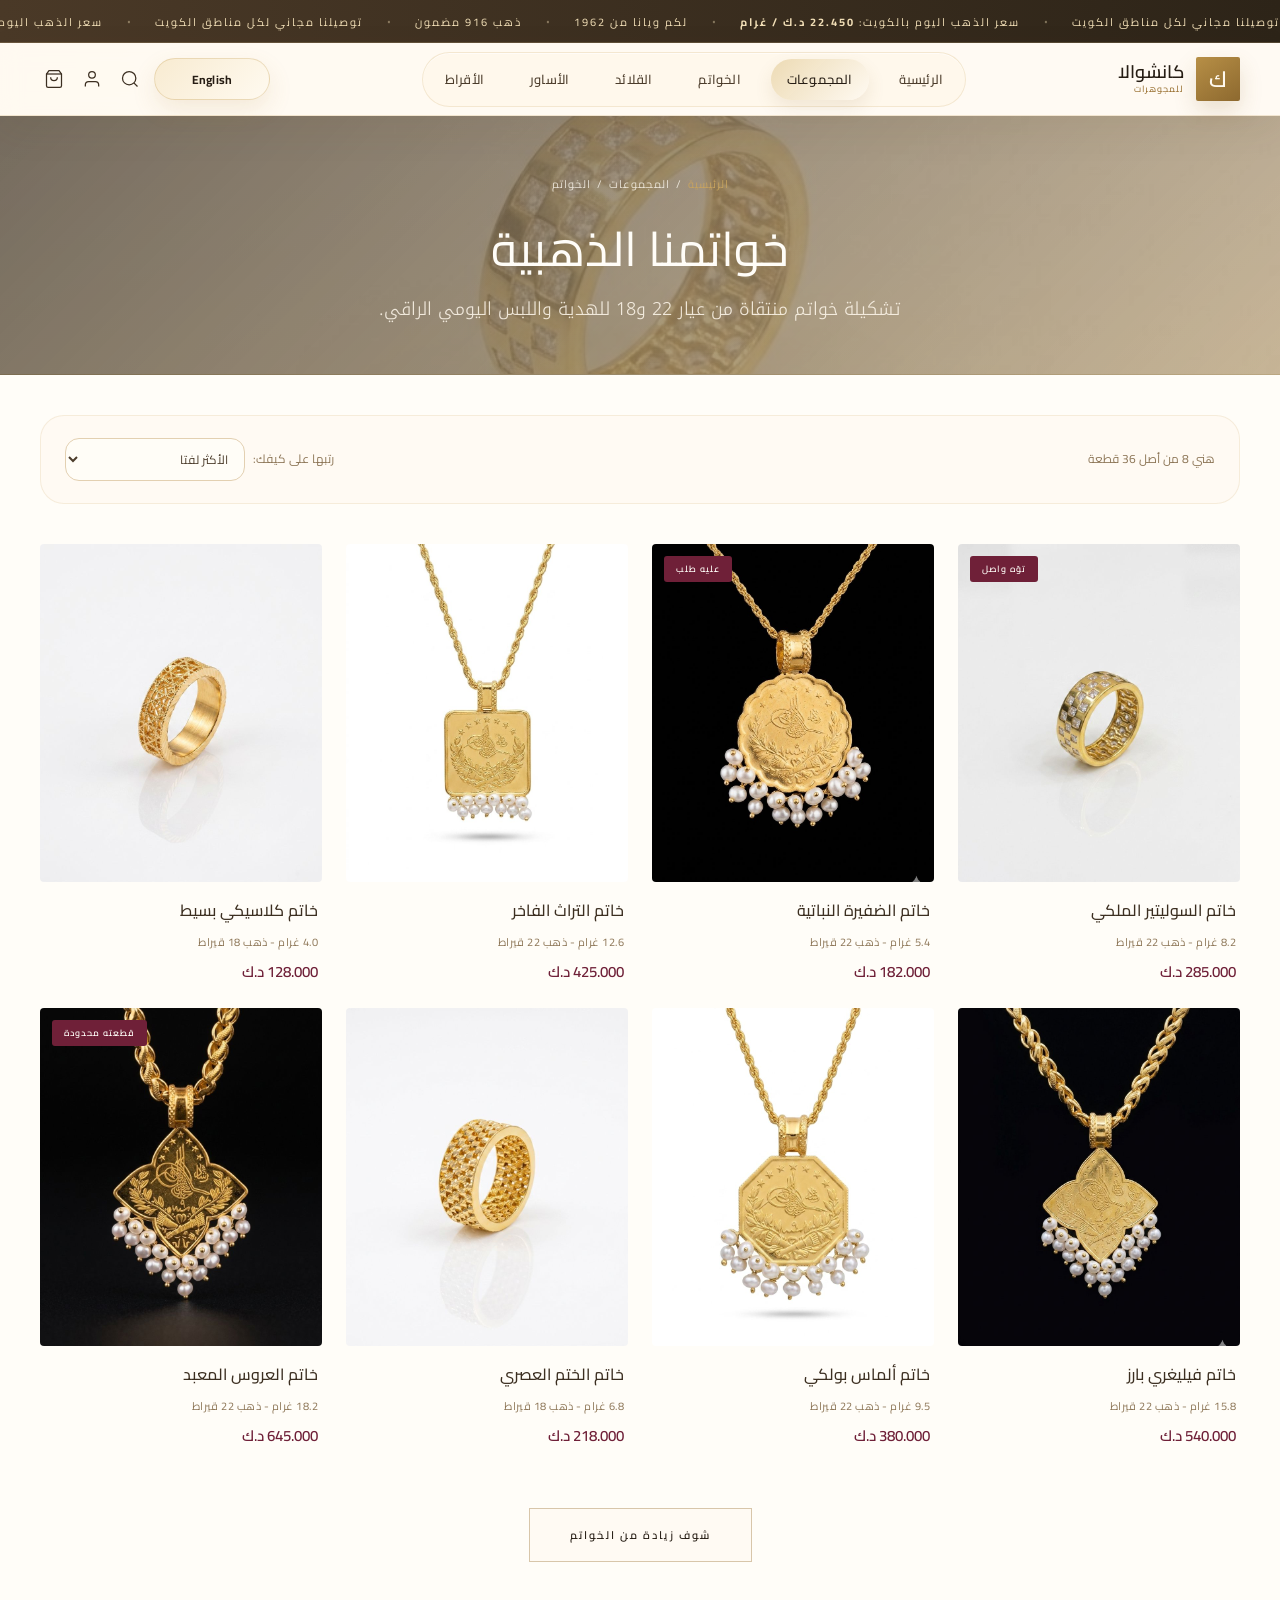
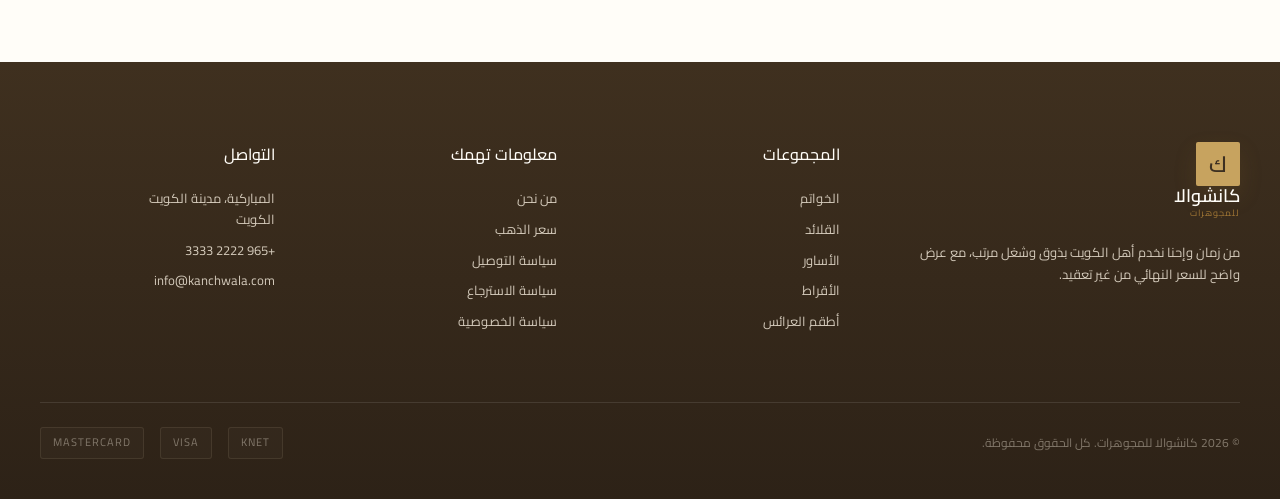
==== commit 0a82e63b: "Refine mobile product gallery and update README" ====
--- a/collection.html
+++ b/collection.html
@@ -71,6 +71,13 @@
     <div class="mobile-menu__overlay" onclick="toggleMobileMenu()"></div>
     <div class="mobile-menu__panel">
       <button class="mobile-menu__close" data-en-aria="Close" aria-label="إغلاق" onclick="toggleMobileMenu()">&times;</button>
+      <a href="index.html" class="mobile-menu__brand">
+        <div class="logo-mark">ك</div>
+        <div class="logo-text">
+          <span class="logo-name" data-en="Kanchwala">كانشوالا</span>
+          <span class="logo-tagline" data-en="Jewellery">للمجوهرات</span>
+        </div>
+      </a>
       <div class="mobile-menu__utility">
         <button class="lang-switch lang-switch--mobile" data-lang-toggle type="button" onclick="toggleLanguage()" aria-label="Switch to English">English</button>
       </div>
@@ -249,16 +256,6 @@
       </div>
       <div class="cart-drawer__items" id="cartItems"></div>
       <div class="cart-drawer__footer" id="cartFooter" style="display:none;">
-        <div class="cart-drawer__totals">
-          <div class="cart-drawer__total-row">
-            <span data-en="Subtotal">المجموع الفرعي</span>
-            <span id="cartSubtotal">0.000 د.ك</span>
-          </div>
-          <div class="cart-drawer__total-row cart-drawer__total-row--grand">
-            <span data-en="Total">الإجمالي</span>
-            <span id="cartTotal">0.000 د.ك</span>
-          </div>
-        </div>
         <div class="civil-id-section" id="civilIdSection">
           <button class="civil-id-section__toggle" onclick="toggleCivilId()">
             <div class="civil-id-section__toggle-left">
@@ -308,6 +305,16 @@
             </div>
           </div>
         </div>
+        <div class="cart-drawer__totals">
+          <div class="cart-drawer__total-row">
+            <span data-en="Subtotal">المجموع الفرعي</span>
+            <span id="cartSubtotal">0.000 د.ك</span>
+          </div>
+          <div class="cart-drawer__total-row cart-drawer__total-row--grand">
+            <span data-en="Total">الإجمالي</span>
+            <span id="cartTotal">0.000 د.ك</span>
+          </div>
+        </div>
         <button class="btn btn--primary btn--full" id="checkoutBtn" onclick="handleCheckout()" data-en="Complete order">كمّل الطلب</button>
         <p class="cart-drawer__secure">
           <svg width="12" height="12" viewBox="0 0 24 24" fill="none" stroke="currentColor" stroke-width="2"><rect x="3" y="11" width="18" height="11" rx="2" ry="2"/><path d="M7 11V7a5 5 0 0 1 10 0v4"/></svg>
--- a/styles.css
+++ b/styles.css
@@ -1473,7 +1473,8 @@
    PRODUCT PAGE
    ======================================== */
 .product-page {
-  padding: 40px 0 80px;
+  padding: 0 0 80px;
+  background: #fff;
 }
 
 .product-layout {
@@ -1490,40 +1491,49 @@
 
 .product-gallery__main {
   width: 100%;
-  padding-bottom: 120%;
-  border-radius: 4px;
+  aspect-ratio: 3 / 4;
+  min-height: 0;
+  padding-bottom: 0;
+  border-radius: 0;
   position: relative;
   margin-bottom: 12px;
   overflow: hidden;
+  background-size: cover;
+  background-repeat: no-repeat;
+  background-position: center;
+  background-color: var(--color-white);
   transition: background 0.5s var(--ease-luxury);
 }
 
 .product-gallery__main--hero {
-  background: url('images/ring-1.jpeg') center/cover;
+  background-color: var(--color-white);
+  background-image: url('images/ring-1.jpeg');
+  background-size: cover;
+  background-position: center;
 }
 
 .product-gallery__jewel-icon {
-  position: absolute;
-  inset: 0;
-  display: flex;
-  align-items: center;
-  justify-content: center;
-  opacity: 0.5;
+  display: none;
 }
 
 .product-gallery__thumbs {
   display: flex;
-  gap: 8px;
+  gap: 10px;
+  margin-top: 0;
+  padding: 0 12px;
 }
 
 .product-gallery__thumb {
-  width: 80px;
-  height: 80px;
-  border-radius: 3px;
+  width: 72px;
+  height: 72px;
+  border-radius: 8px;
   border: 2px solid transparent;
   cursor: pointer;
   transition: border-color 0.3s;
   overflow: hidden;
+  background-size: cover;
+  background-position: center;
+  background-color: var(--color-white);
 }
 
 .product-gallery__thumb img {
@@ -1563,6 +1573,7 @@
   font-size: 11px;
   color: var(--color-text-light);
   margin-bottom: 16px;
+}
 }
 
 .product-info__price-main {
@@ -2176,6 +2187,10 @@
   text-align: left;
 }
 
+body:has(.product-page) {
+  background: #fff;
+}
+
 .announcement-bar {
   background: linear-gradient(90deg, #4a3927 0%, #2d2418 100%);
   color: #f2dfb7;
@@ -2240,19 +2255,19 @@
 }
 
 .header__icon {
-  width: 42px;
-  height: 42px;
+  width: auto;
+  height: auto;
   display: inline-flex;
   align-items: center;
   justify-content: center;
-  border-radius: 999px;
-  background: rgba(255, 248, 236, 0.82);
-  border: 1px solid rgba(199, 163, 95, 0.16);
+  padding: 4px;
+  background: transparent;
+  border: none;
+  border-radius: 0;
 }
 
 .header__icon:hover {
-  color: var(--color-dark);
-  background: rgba(225, 200, 145, 0.26);
+  color: var(--color-gold-dark);
 }
 
 .cart-count {
@@ -2308,6 +2323,15 @@
   margin-bottom: 26px;
 }
 
+.mobile-menu__brand {
+  display: flex;
+  align-items: center;
+  gap: 12px;
+  width: calc(100% - 48px);
+  padding-bottom: 18px;
+  border-bottom: 1px solid rgba(199, 163, 95, 0.2);
+}
+
 .mobile-menu__close {
   color: var(--color-dark);
 }
@@ -2380,43 +2404,52 @@
 .trust-bar,
 .gold-rate-section,
 .section--soft {
-  background: linear-gradient(180deg, rgba(252, 245, 234, 0.92), rgba(255, 252, 245, 0.96));
+  background: var(--color-white);
 }
 
 .collection-card,
 .product-card--soft,
 .gold-rate-card,
 .pricing-breakdown,
-.product-description,
 .cart-drawer__panel,
 .civil-id-section,
-.collection-toolbar,
+.collection-toolbar {
+  border-radius: 24px;
+}
+
+.product-description,
 .breadcrumb-shell {
-  border-radius: 24px;
+  border-radius: 0;
 }
 
 .product-card--soft {
-  padding: 14px;
-  background: rgba(255, 250, 242, 0.88);
-  border: 1px solid rgba(199, 163, 95, 0.16);
-  box-shadow: 0 20px 42px rgba(78, 60, 32, 0.08);
+  padding: 0;
+  background: transparent;
+  border: none;
+  box-shadow: none;
+  border-radius: 0;
 }
 
 .product-card__image {
-  border-radius: 18px;
+  border-radius: 4px;
+  margin-bottom: 16px;
 }
 
 .product-card__badge {
-  background: linear-gradient(135deg, #a77b33 0%, #7f5c25 100%);
-  padding: 7px 13px;
-  border-radius: 999px;
-  letter-spacing: 0.3px;
-  text-transform: none;
-}
-
-.product-card__price,
-.product-info__price-main {
-  color: #936c2f;
+  background: #6f2038;
+  color: var(--color-white);
+  padding: 6px 12px;
+  border-radius: 3px;
+  letter-spacing: 1px;
+  text-transform: uppercase;
+}
+
+.product-card__info h3 {
+  font-family: var(--font-heading);
+  font-size: 16px;
+  font-weight: 500;
+  color: var(--color-charcoal);
+  margin-bottom: 6px;
 }
 
 .product-card__info,
@@ -2430,6 +2463,28 @@
   text-align: start;
 }
 
+.product-card__meta {
+  margin-bottom: 8px;
+}
+
+.product-card__weight {
+  display: inline-block;
+  font-size: 11px;
+  font-weight: 400;
+  color: var(--color-text-light);
+  letter-spacing: 0.5px;
+}
+
+.product-card__price {
+  font-size: 15px;
+  font-weight: 600;
+  color: #6f2038;
+}
+
+.product-info__price-main {
+  color: #936c2f;
+}
+
 .page-header,
 .page-header--soft {
   background:
@@ -2452,13 +2507,13 @@
 }
 
 .breadcrumb-shell {
-  background: rgba(255, 248, 236, 0.84);
-  border-bottom: 1px solid rgba(199, 163, 95, 0.16);
-  margin-bottom: 8px;
+  background: var(--color-white);
+  border-bottom: none;
+  margin-bottom: 0;
 }
 
 .breadcrumb-shell .breadcrumb {
-  padding: 16px 0;
+  padding: 12px 0;
   color: var(--color-text-light);
 }
 
@@ -2486,18 +2541,22 @@
 
 .product-gallery__main,
 .product-gallery__thumb {
-  border-radius: 20px;
+  border-radius: 8px;
 }
 
 .product-gallery__main {
-  box-shadow: 0 24px 54px rgba(78, 60, 32, 0.1);
+  width: 100%;
+  border-radius: 0;
+  box-shadow: none;
+  background-size: cover;
+  background-position: center;
 }
 
 .pricing-breakdown,
 .product-description {
-  background: rgba(255, 250, 242, 0.9);
-  border: 1px solid rgba(199, 163, 95, 0.18);
-  box-shadow: 0 16px 36px rgba(78, 60, 32, 0.07);
+  background: none;
+  border: none;
+  box-shadow: none;
 }
 
 .pricing-breakdown__toggle {
@@ -2513,7 +2572,12 @@
 }
 
 .product-description {
-  padding: 28px;
+  padding: 28px 20px;
+}
+
+.product-page .carousel-track .product-card__image {
+  padding-bottom: 138%;
+  border-radius: 4px;
 }
 
 .size-btn {
@@ -2642,8 +2706,53 @@
 }
 
 @media (max-width: 768px) {
+  .product-page .container {
+    padding-left: 0;
+    padding-right: 0;
+  }
+
+  .product-page {
+    padding-top: 0;
+  }
+
+  .header__container {
+    gap: 8px;
+    justify-content: space-between;
+  }
+
+  .header__logo {
+    flex: 1;
+    min-width: 0;
+    justify-content: center;
+  }
+
+  .header__logo .logo-text {
+    align-items: flex-start;
+  }
+
+  .header__actions > .lang-switch {
+    display: none;
+  }
+
   .header__actions {
-    gap: 8px;
+    flex-shrink: 0;
+    min-width: auto;
+    justify-content: flex-end;
+    gap: 6px;
+  }
+
+  .header__icon {
+    padding: 4px;
+  }
+
+  .header__icon svg {
+    width: 18px;
+    height: 18px;
+  }
+
+  .header__cart-btn {
+    width: 38px;
+    height: 38px;
   }
 
   .lang-switch {
@@ -2664,18 +2773,154 @@
   }
 
   .product-card--soft {
-    padding: 10px;
+    padding: 0;
   }
 
   .product-description {
     padding: 22px 18px;
   }
+
+  .product-gallery {
+    width: 100%;
+    position: static;
+  }
+
+  .product-gallery__main {
+    aspect-ratio: 3 / 4;
+    background-size: cover;
+    background-position: center;
+    box-shadow: none;
+  }
+
+  .product-gallery__thumbs {
+    justify-content: center;
+    gap: 10px;
+    padding: 0 16px;
+    margin-top: 0;
+  }
+
+  .product-gallery__thumb {
+    width: 64px;
+    height: 64px;
+    border-radius: 8px;
+    background-color: var(--color-white);
+    background-size: cover;
+    background-position: center;
+  }
+
+  .product-info {
+    margin-top: 0;
+    padding: 24px 20px 0;
+    background: var(--color-white);
+    border-radius: 0;
+    box-shadow: none;
+  }
+
+  .product-info__brand,
+  .product-info__title,
+  .product-info__sku,
+  .product-info__price-main {
+    text-align: start;
+  }
+
+  .product-info__brand {
+    margin-bottom: 10px;
+  }
+
+  .product-info__title {
+    font-size: 34px;
+    line-height: 1.15;
+  }
+
+  .product-info__sku {
+    line-height: 1.7;
+  }
+
+  .product-info__price-main {
+    margin-bottom: 24px;
+  }
+
+  .pricing-breakdown,
+  .product-description {
+    border-radius: 0;
+  }
+
+  .product-actions {
+    align-items: stretch;
+  }
+
+  .mobile-menu__panel {
+    width: min(86vw, 340px);
+    padding: 26px 22px 32px;
+  }
+
+  .mobile-menu__brand {
+    width: 100%;
+    margin-top: 6px;
+  }
+
+  .mobile-menu__utility {
+    margin-top: 18px;
+    margin-bottom: 20px;
+  }
+
+  .mobile-menu__nav {
+    margin-top: 0;
+    gap: 14px;
+  }
+
+  .mobile-menu__nav a {
+    font-size: 17px;
+  }
 }
 
 @media (max-width: 480px) {
+  .product-page .container {
+    padding-left: 0;
+    padding-right: 0;
+  }
+
+  .product-page {
+    padding-top: 0;
+  }
+
+  .header {
+    overflow-x: clip;
+  }
+
+  .header__container {
+    padding-inline: 12px;
+  }
+
+  .header__logo {
+    gap: 8px;
+  }
+
+  .header__logo .logo-name {
+    font-size: 13px;
+    letter-spacing: 0;
+  }
+
+  .header__logo .logo-tagline {
+    font-size: 8px;
+    letter-spacing: 0.6px;
+  }
+
+  .header__menu-toggle {
+    padding: 6px;
+  }
+
   .header__icon {
-    width: 38px;
-    height: 38px;
+    padding: 3px;
+  }
+
+  .header__icon svg {
+    width: 16px;
+    height: 16px;
+  }
+
+  .header__actions {
+    gap: 4px;
   }
 
   .lang-switch {
@@ -2683,6 +2928,50 @@
   }
 
   .mobile-menu__panel {
-    width: min(88vw, 320px);
-  }
-}
+    width: min(86vw, 300px);
+  }
+
+  .mobile-menu__brand {
+    gap: 10px;
+  }
+
+  .product-card__info h3 {
+    font-size: 13px;
+  }
+
+  .product-card__weight {
+    font-size: 11px;
+  }
+
+  .product-card__price {
+    font-size: 13px;
+  }
+
+  .product-gallery__main {
+    aspect-ratio: 3 / 4;
+  }
+
+  .product-gallery__thumbs {
+    gap: 8px;
+    padding: 0 12px;
+  }
+
+  .product-gallery__thumb {
+    width: 56px;
+    height: 56px;
+  }
+
+  .product-info {
+    margin-top: 0;
+    padding: 22px 16px 0;
+    border-radius: 0;
+  }
+
+  .product-info__title {
+    font-size: 28px;
+  }
+
+  .product-info__price-main {
+    font-size: 28px;
+  }
+}
